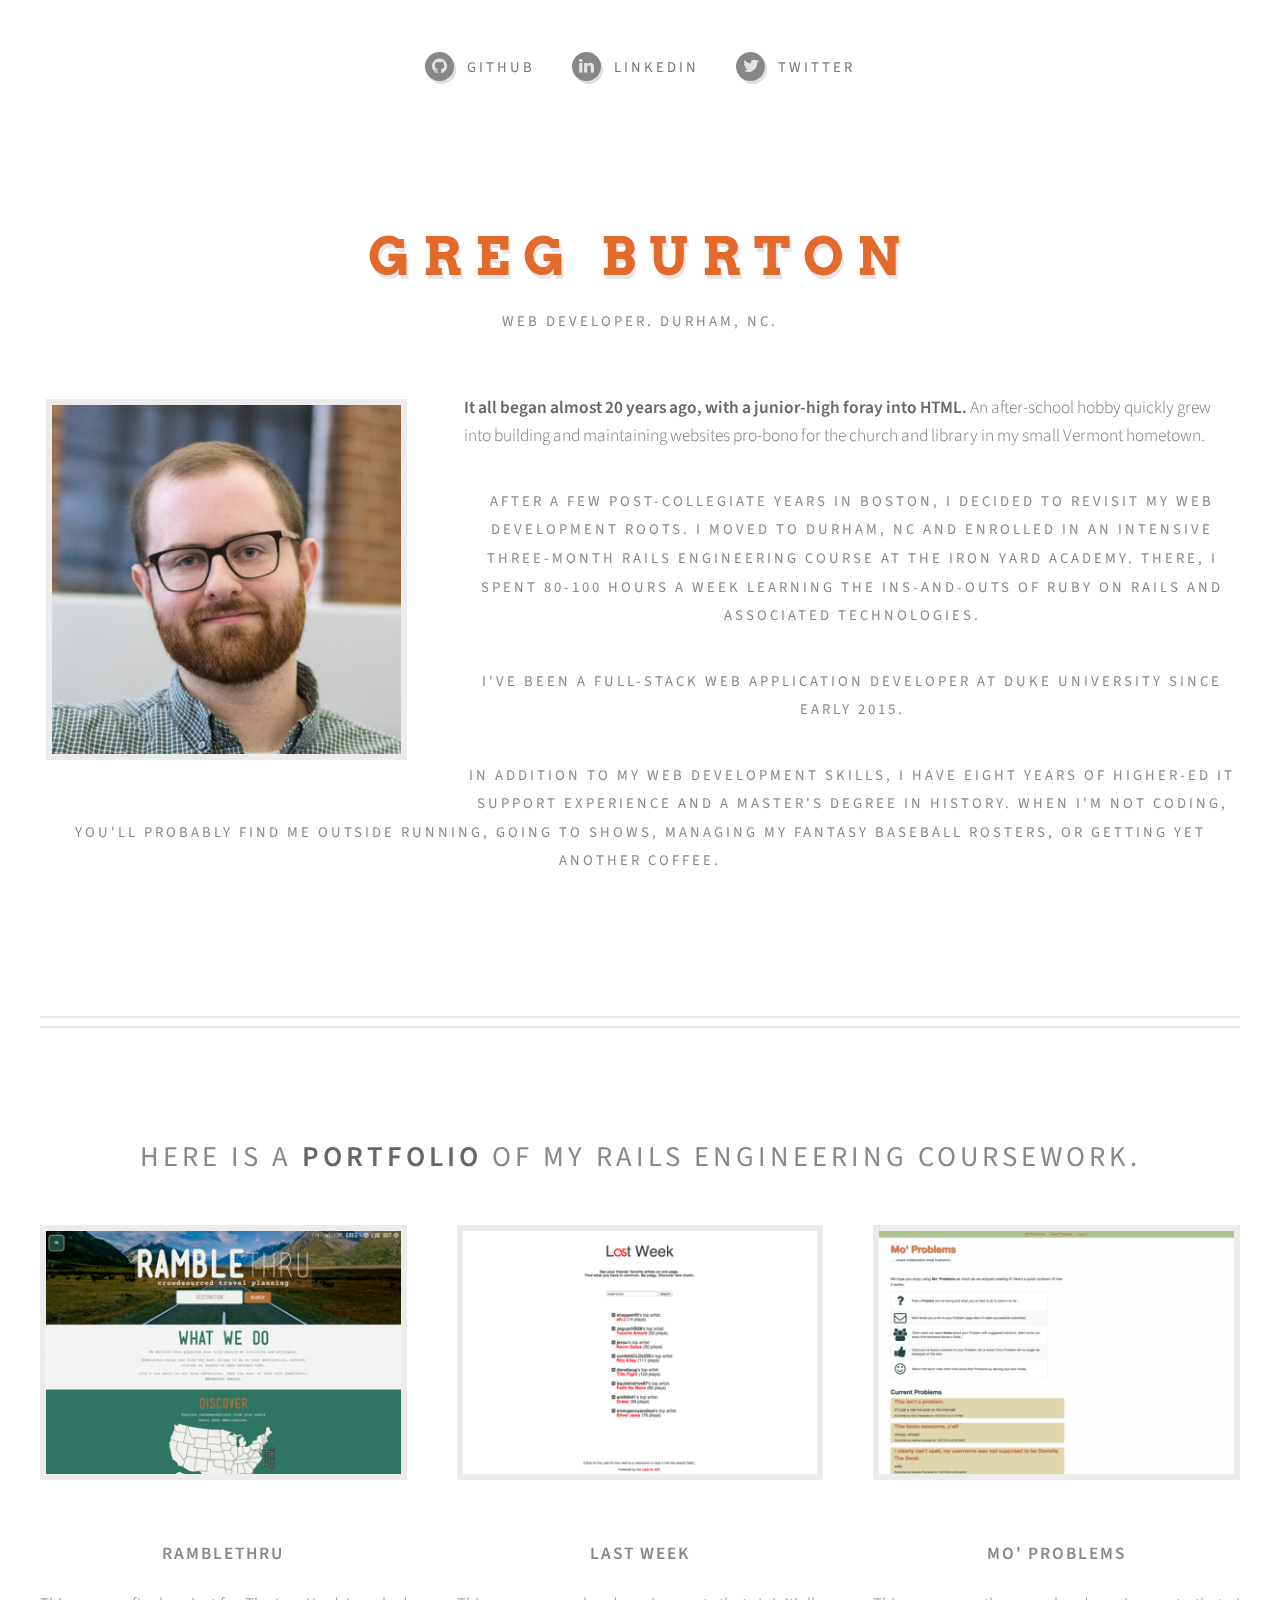
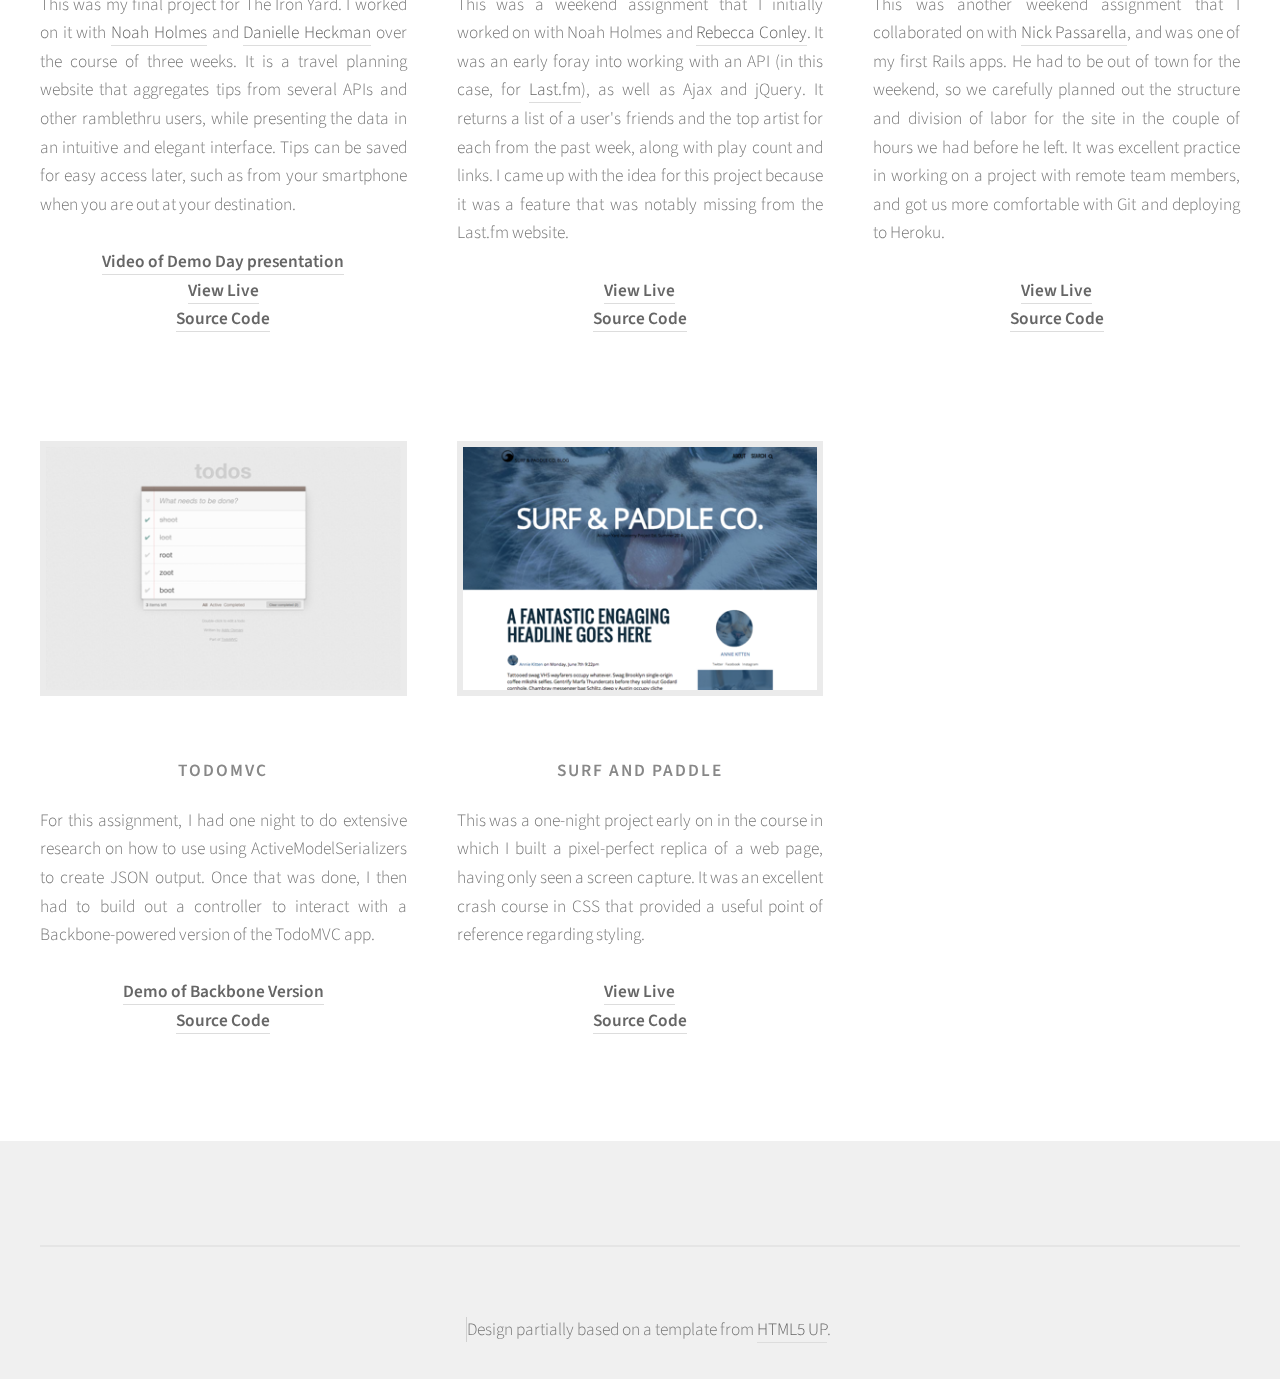
==== index.html @ 7a57ff7e "Update index.html" ====
<!DOCTYPE HTML>
<html>
	<head>
		<title>Greg Burton | Web Developer. Durham, NC.</title>
    <link rel='shortcut icon' type='image/x-icon' href='/favicon.ico' />
		<meta http-equiv="content-type" content="text/html; charset=utf-8" />
		<meta name="description" content="" />
		<meta name="keywords" content="" />
		<!--[if lte IE 8]><script src="css/ie/html5shiv.js"></script><![endif]-->
		<script src="js/jquery.min.js"></script>
		<script src="js/jquery.dropotron.min.js"></script>
		<script src="js/skel.min.js"></script>
		<script src="js/skel-layers.min.js"></script>
		<script src="js/init.js"></script>
		<noscript>
			<link rel="stylesheet" href="css/skel.css" />
			<link rel="stylesheet" href="css/style.css" />
			<link rel="stylesheet" href="css/style-desktop.css" />
		</noscript>
		<!--[if lte IE 8]><link rel="stylesheet" href="css/ie/v8.css" /><![endif]-->
	</head>
	<body class="homepage">
    <!-- Header -->
    <div id="header-wrapper">
      <div id="header" class="container">
        <!-- Logo -->
        <h1 id="logo"><a href="index.html">Greg Burton</a></h1>
        <p>Web developer. Durham, NC.</p>
        <br>
        <br>
        <div class="bio-wrapper">
          <div class="face">
            <a href="#" class="image head">
              <img src="images/head-crop.jpg" alt="Greg Burton"/>
            </a>
          </div>
          <div class="bio">
            <strong>It all began almost 20 years ago, with a junior-high foray into HTML.</strong> An after-school hobby quickly grew into building and maintaining websites pro-bono for the church and library in my small Vermont hometown.
		  			<p>After a few post-collegiate years in Boston, I decided to revisit my web development roots. I moved to Durham, NC and enrolled in an intensive three-month Rails Engineering course at The Iron Yard Academy. There, I spent 80-100 hours a week learning the ins-and-outs of Ruby on Rails and associated technologies.</p>	
		  			<p>I've been a full-stack web application developer at Duke University since early 2015.</p>
            <p>In addition to my web development skills, I have eight years of higher-ed IT support experience and a master's degree in history. When I'm not coding, you'll probably find me outside running, going to shows, managing my fantasy baseball rosters, or getting yet another coffee.</p>
            <br>
          </div>
        </div>
        <!-- Nav -->
        <nav id="nav">
          <ul>
            <li><a class="icon fa-github" href="http://www.github.com/gregburton" target="_blank"><span>GitHub</span></a></li>
            <li><a class="icon fa-linkedin" href="https://www.linkedin.com/in/greg-burton-web-dev/" target="_blank"><span>LinkedIn</span></a></li>
            <!-- <li><a class="icon fa-file-text" href="PDF" target="_blank"><span>Resume</span></a></li> -->
            <li><a class="icon fa-twitter" href="http://www.twitter.com/gregurton" target="_blank"><span>Twitter</span></a></li>
            <!-- <li><a class="icon fa-envelope" href="mailto:EMAIL" target="_blank"><span>Email</span></a></li> -->
          </ul>
        </nav>
      </div>
    </div>
    <!-- Features -->
    <div id="features-wrapper">
      <section id="features" class="container">
        <header>
          <h2>Here is a <strong>portfolio</strong> of my Rails Engineering coursework.</h2>
        </header>
        <div class="row">
          <div class="4u">
            <!-- Feature -->
            <section>
              <a href="https://ramblethru.herokuapp.com/" target="_blank" class="image featured">
                <img src="images/ramblethru_small.png" alt="Ramblethru" />
              </a>
              <header>
                <h3>ramblethru</h3>
              </header>
              <div class="justify-words">
                  This was my final project for The Iron Yard. I worked on it with <a href="https://www.linkedin.com/pub/noah-holmes/a7/725/58a" target="_blank">Noah Holmes</a> and <a href="https://www.linkedin.com/pub/danielle-heckman/15/225/487" target="_blank">Danielle Heckman</a> over the course of three weeks. It is a travel planning website that aggregates tips from several APIs and other ramblethru users, while presenting the data in an intuitive and elegant interface. Tips can be saved for easy access later, such as from your smartphone when you are out at your destination.
              </div>
              <br>
              <p>
                <b><a href="http://vimeo.com/114915914" target="_blank">Video of Demo Day presentation</a></b><br>
                <b><a href="http://ramblethru.com" target="_blank">View Live</a></b><br>
                <b><a href="https://github.com/Ramblethru/Ramblethru" target="_blank">Source Code</a></b>
              </p>
            </section>
          </div>
          <div class="4u">
            <!-- Feature -->
            <section>
              <a href="http://gregburton.github.io/last-week-classic/" class="image featured" target="_blank"><img src="images/last_week_small.png" alt="" /></a>
              <header>
                <h3>Last Week</h3>
              </header>
              <div class="justify-words">
                  This was a weekend assignment that I initially worked on with Noah Holmes and <a href="https://www.linkedin.com/pub/rebecca-conley/74/599/521" target="_blank">Rebecca Conley</a>. It was an early foray into working with an API (in this case, for <a href="http://last.fm/api" target="_blank">Last.fm</a>), as well as Ajax and jQuery. It returns a list of a user's friends and the top artist for each from the past week, along with play count and links. I came up with the idea for this project because it was a feature that was notably missing from the Last.fm website.
              </div>
              <br>
              <p>
                <b><a href="http://gregburton.github.io/last-week-classic/" target="_blank">View Live</a></b>
                <br>
                <b><a href="https://github.com/gregburton/last-week" target="_blank">Source Code</a></b>
              </p>
            </section>
          </div>
          <div class="4u">
            <!-- Feature -->
            <section>
              <a href="https://boiling-thicket-7893.herokuapp.com" target="_blank" class="image featured"><img src="images/mo_problems_small.png" alt="" /></a>
              <header>
                  <h3>Mo' Problems</h3>
              </header>
              <div class="justify-words">
                  This was another weekend assignment that I collaborated on with <a href="http://nickpassarella.github.io/" target="_blank">Nick Passarella</a>, and was one of my first Rails apps. He had to be out of town for the weekend, so we carefully planned out the structure and division of labor for the site in the couple of hours we had before he left. It was excellent practice in working on a project with remote team members, and got us more comfortable with Git and deploying to Heroku.
              </div>
              <br>
              <p>
                <b><a href="https://boiling-thicket-7893.herokuapp.com" target="_blank">View Live</a></b>
                <br>
                <b><a href="https://github.com/nickpassarella/problem_tickets" target="_blank">Source Code</a></b>
              </p>
            </section>
          </div>
        </div>
        <div class="row">
          <br>
          <br>
          <div class="4u">
            <!-- Feature -->
            <section>
              <a href="https://gregburton.github.io/todomvc-jsonapi/" class="image featured" target="_blank"><img src="images/todos_small.png" alt="" /></a>
              <header>
                <h3>TodoMVC</h3>
              </header>
              <div class="justify-words">
                  For this assignment, I had one night to do extensive research on how to use using ActiveModelSerializers to create JSON output. Once that was done, I then had to build out a controller to interact with a Backbone-powered version of the TodoMVC app.
              </div>
              <br>
              <p>
                <b><a href="http://todomvc.com/examples/backbone/" target="_blank">Demo of Backbone Version</a></b><br>
                <b><a href="https://github.com/gregburton/todomvc-jsonapi" target="_blank">Source Code</a></b>
              </p>
            </section>
          </div>
          <div class="4u">
            <!-- Feature -->
            <section>
              <a href="https://gregburton.github.io/surfpaddle/" class="image featured" target="_blank"><img src="images/surfpaddle_small.png" alt="" /></a>
              <header>
                <h3>Surf and Paddle</h3>
              </header>
              <div class="justify-words">
                  This was a one-night project early on in the course in which I built a pixel-perfect replica of a web page, having only seen a screen capture. It was an excellent crash course in CSS that provided a useful point of reference regarding styling.
              </div>
              <br>
              <p>
                <b><a href="https://gregburton.github.io/surfpaddle/" target="_blank">View Live</a></b><br>
                <b><a href="https://github.com/gregburton/surfpaddle" target="_blank">Source Code</a></b>
              </p>
            </section>
          </div>
        </div>
      </section>
    </div>
    <!-- Footer -->
    <div id="copyright" class="container">
      <ul class="links">
        <li>Design partially based on a template from <a href="http://html5up.net">HTML5 UP</a>.</li>
      </ul>
    </div>
  </body>
</html>
<!--
Strongly Typed by HTML5 UP
html5up.net | @n33co
Free for personal and commercial use under the CCA 3.0 license (html5up.net/license)
-->
---- css/skel.css ----
/* Resets (http://meyerweb.com/eric/tools/css/reset/ | v2.0 | 20110126 | License: none (public domain)) */

	html,body,div,span,applet,object,iframe,h1,h2,h3,h4,h5,h6,p,blockquote,pre,a,abbr,acronym,address,big,cite,code,del,dfn,em,img,ins,kbd,q,s,samp,small,strike,strong,sub,sup,tt,var,b,u,i,center,dl,dt,dd,ol,ul,li,fieldset,form,label,legend,table,caption,tbody,tfoot,thead,tr,th,td,article,aside,canvas,details,embed,figure,figcaption,footer,header,hgroup,menu,nav,output,ruby,section,summary,time,mark,audio,video{margin:0;padding:0;border:0;font-size:100%;font:inherit;vertical-align:baseline;}article,aside,details,figcaption,figure,footer,header,hgroup,menu,nav,section{display:block;}body{line-height:1;}ol,ul{list-style:none;}blockquote,q{quotes:none;}blockquote:before,blockquote:after,q:before,q:after{content:'';content:none;}table{border-collapse:collapse;border-spacing:0;}body{-webkit-text-size-adjust:none}

/* Box Model */

	*, *:before, *:after {
		-moz-box-sizing: border-box;
		-webkit-box-sizing: border-box;
		box-sizing: border-box;
	}

/* Container */

	.container {
		margin-left: auto;
		margin-right: auto;
		
		/* width: (containers) */
		width: 1200px;
	}

	/* Modifiers */

		/* 125% */
			.container.\31 25\25 {
				width: 100%;
				
				/* max-width: (containers * 1.25) */
				max-width: 1500px;

				/* min-width: (containers) */
				min-width: 1200px;
			}

		/* 75% */
			.container.\37 5\25 {
				
				/* width: (containers * 0.75) */
				width: 900px;

			}

		/* 50% */
			.container.\35 0\25 {
				
				/* width: (containers * 0.50) */
				width: 600px;

			}

		/* 25% */
			.container.\32 5\25 {
				
				/* width: (containers * 0.25) */
				width: 300px;

			}

/* Grid */

	.row {
		border-bottom: solid 1px transparent;
	}

	.row > * {
		float: left;
	}
	
	.row:after, .row:before {
		content: '';
		display: block;
		clear: both;
		height: 0;
	}
	
	.row.uniform > * > :first-child {
		margin-top: 0;
	}
	
	.row.uniform > * > :last-child {
		margin-bottom: 0;
	}

	/* Gutters */

		/* Normal */
		
			.row > * {
				/* padding: (gutters.horizontal) 0 0 (gutters.vertical) */
				padding: 40px 0 0 40px;
			}

			.row {
				/* margin: -(gutters.horizontal) 0 -1px -(gutters.vertical) */
				margin: -40px 0 -1px -40px;
			}
			
			.row.uniform > * {
				/* padding: (gutters.vertical) 0 0 (gutters.vertical) */
				padding: 40px 0 0 40px;
			}

			.row.uniform {
				/* margin: -(gutters.vertical) 0 -1px -(gutters.vertical) */
				margin: -40px 0 -1px -40px;
			}
			
		/* 200% */
		
			.row.\32 00\25 > * {
				/* padding: (gutters.horizontal) 0 0 (gutters.vertical) */
				padding: 80px 0 0 80px;
			}

			.row.\32 00\25 {
				/* margin: -(gutters.horizontal) 0 -1px -(gutters.vertical) */
				margin: -80px 0 -1px -80px;
			}

			.row.uniform.\32 00\25 > * {
				/* padding: (gutters.vertical) 0 0 (gutters.vertical) */
				padding: 80px 0 0 80px;
			}

			.row.uniform.\32 00\25 {
				/* margin: -(gutters.vertical) 0 -1px -(gutters.vertical) */
				margin: -80px 0 -1px -80px;
			}

		/* 150% */
		
			.row.\31 50\25 > * {
				/* padding: (gutters.horizontal) 0 0 (gutters.vertical) */
				padding: 60px 0 0 60px;
			}

			.row.\31 50\25 {
				/* margin: -(gutters.horizontal) 0 -1px -(gutters.vertical) */
				margin: -60px 0 -1px -60px;
			}

			.row.uniform.\31 50\25 > * {
				/* padding: (gutters.vertical) 0 0 (gutters.vertical) */
				padding: 60px 0 0 60px;
			}

			.row.uniform.\31 50\25 {
				/* margin: -(gutters.vertical) 0 -1px -(gutters.vertical) */
				margin: -60px 0 -1px -60px;
			}

		/* 50% */
		
			.row.\35 0\25 > * {
				/* padding: (gutters.horizontal) 0 0 (gutters.vertical) */
				padding: 20px 0 0 20px;
			}

			.row.\35 0\25 {
				/* margin: -(gutters.horizontal) 0 -1px -(gutters.vertical) */
				margin: -20px 0 -1px -20px;
			}

			.row.uniform.\35 0\25 > * {
				/* padding: (gutters.vertical) 0 0 (gutters.vertical) */
				padding: 20px 0 0 20px;
			}

			.row.uniform.\35 0\25 {
				/* margin: -(gutters.vertical) 0 -1px -(gutters.vertical) */
				margin: -20px 0 -1px -20px;
			}

		/* 25% */
		
			.row.\32 5\25 > * {
				/* padding: (gutters.horizontal) 0 0 (gutters.vertical) */
				padding: 10px 0 0 10px;
			}

			.row.\32 5\25 {
				/* margin: -(gutters.horizontal) 0 -1px -(gutters.vertical) */
				margin: -10px 0 -1px -10px;
			}

			.row.uniform.\32 5\25 > * {
				/* padding: (gutters.vertical) 0 0 (gutters.vertical) */
				padding: 10px 0 0 10px;
			}

			.row.uniform.\32 5\25 {
				/* margin: -(gutters.vertical) 0 -1px -(gutters.vertical) */
				margin: -10px 0 -1px -10px;
			}

		/* 0% */
		
			.row.\30 \25 > * {
				padding: 0;
			}

			.row.\30 \25 {
				margin: 0 0 -1px 0;
			}

	/* Cells */

		.\31 2u, .\31 2u\24, .\31 2u\28 1\29, .\31 2u\24\28 1\29 { width: 100%; clear: none; }
		.\31 1u, .\31 1u\24, .\31 1u\28 1\29, .\31 1u\24\28 1\29 { width: 91.6666666667%; clear: none; }
		.\31 0u, .\31 0u\24, .\31 0u\28 1\29, .\31 0u\24\28 1\29 { width: 83.3333333333%; clear: none; }
		.\39 u, .\39 u\24, .\39 u\28 1\29, .\39 u\24\28 1\29 { width: 75%; clear: none; }
		.\38 u, .\38 u\24, .\38 u\28 1\29, .\38 u\24\28 1\29 { width: 66.6666666667%; clear: none; }
		.\37 u, .\37 u\24, .\37 u\28 1\29, .\37 u\24\28 1\29 { width: 58.3333333333%; clear: none; }
		.\36 u, .\36 u\24, .\36 u\28 1\29, .\36 u\24\28 1\29 { width: 50%; clear: none; }
		.\35 u, .\35 u\24, .\35 u\28 1\29, .\35 u\24\28 1\29 { width: 41.6666666667%; clear: none; }
		.\34 u, .\34 u\24, .\34 u\28 1\29, .\34 u\24\28 1\29 { width: 33.3333333333%; clear: none; }
		.\33 u, .\33 u\24, .\33 u\28 1\29, .\33 u\24\28 1\29 { width: 25%; clear: none; }
		.\32 u, .\32 u\24, .\32 u\28 1\29, .\32 u\24\28 1\29 { width: 16.6666666667%; clear: none; }
		.\31 u, .\31 u\24, .\31 u\28 1\29, .\31 u\24\28 1\29 { width: 8.3333333333%; clear: none; }

		.\31 2u\24 + *, .\31 2u\24\28 1\29 + *,
		.\31 1u\24 + *, .\31 1u\24\28 1\29 + *,
		.\31 0u\24 + *, .\31 0u\24\28 1\29 + *,
		.\39 u\24 + *, .\39 u\24\28 1\29 + *,
		.\38 u\24 + *, .\38 u\24\28 1\29 + *,
		.\37 u\24 + *, .\37 u\24\28 1\29 + *,
		.\36 u\24 + *, .\36 u\24\28 1\29 + *,
		.\35 u\24 + *, .\35 u\24\28 1\29 + *,
		.\34 u\24 + *, .\34 u\24\28 1\29 + *,
		.\33 u\24 + *, .\33 u\24\28 1\29 + *,
		.\32 u\24 + *, .\32 u\24\28 1\29 + *,
		.\31 u\24  + *,  .\31 u\24\28 1\29 + * {
			clear: left;
		}
			
		.\-11u { margin-left: 91.6666666667% }
		.\-10u { margin-left: 83.3333333333% }
		.\-9u { margin-left: 75% }
		.\-8u { margin-left: 66.6666666667% }
		.\-7u { margin-left: 58.3333333333% }
		.\-6u { margin-left: 50% }
		.\-5u { margin-left: 41.6666666667% }
		.\-4u { margin-left: 33.3333333333% }
		.\-3u { margin-left: 25% }
		.\-2u { margin-left: 16.6666666667% }
		.\-1u { margin-left: 8.3333333333% }
---- css/style.css ----
@charset 'UTF-8';
@import url("font-awesome.min.css");
@import url("http://fonts.googleapis.com/css?family=Source+Sans+Pro:300,400,600|Arvo:700");

/*
	Strongly Typed by HTML5 UP
	html5up.net | @n33co
	Free for personal and commercial use under the CCA 3.0 license (html5up.net/license)
*/

/*********************************************************************************/
/* Basic                                                                         */
/*********************************************************************************/

	body
	{
		background: #f0f0f0;
	}

		body.is-loading *
		{
			-moz-transition: none !important;
			-webkit-transition: none !important;
			-o-transition: none !important;
			-ms-transition: none !important;
			transition: none !important;
			-moz-animation: none !important;
			-webkit-animation: none !important;
			-o-animation: none !important;
			-ms-animation: none !important;
			animation: none !important;
		}

	body,input,textarea,select
	{
		font-family: 'Source Sans Pro';
		font-weight: 300;
		color: #777;
	}
	
	h1,h2,h3,h4,h5,h6
	{
		font-weight: 600;
		text-transform: uppercase;
		color: #888;
	}
	
		h1 a, h2 a, h3 a, h4 a, h5 a, h6 a
		{
			color: inherit;
			text-decoration: none;
			border: 0;
		}

	a
	{
		color: #666;
		text-decoration: none;
		border-bottom: solid 1px #ddd;
		-moz-transition: color 0.25s ease-in-out, border-bottom-color 0.25s ease-in-out;
		-webkit-transition: color 0.25s ease-in-out, border-bottom-color 0.25s ease-in-out;
		-o-transition: color 0.25s ease-in-out, border-bottom-color 0.25s ease-in-out;
		-ms-transition: color 0.25s ease-in-out, border-bottom-color 0.25s ease-in-out;
		transition: color 0.25s ease-in-out, border-bottom-color 0.25s ease-in-out;
	}

		a strong
		{
			-moz-transition: color 0.25s ease-in-out, border-bottom-color 0.25s ease-in-out;
			-webkit-transition: color 0.25s ease-in-out, border-bottom-color 0.25s ease-in-out;
			-o-transition: color 0.25s ease-in-out, border-bottom-color 0.25s ease-in-out;
			-ms-transition: color 0.25s ease-in-out, border-bottom-color 0.25s ease-in-out;
			transition: color 0.25s ease-in-out, border-bottom-color 0.25s ease-in-out;
		}
	
		a:hover
		{
			color: #e46a2b;
			border-bottom-color: rgba(255,255,255,0);
		}
		
		a:hover strong
		{
			color: #e46a2b;
		}

	strong, b
	{
		font-weight: 600;
		color: #666;
	}
	
	em, i
	{
		font-style: italic;
	}
	
	sub
	{
		position: relative;
		top: 0.5em;
		font-size: 0.8em;
	}
	
	sup
	{
		position: relative;
		top: -0.5em;
		font-size: 0.8em;
	}
	
	hr
	{
		border: 0;
		border-top: solid 1px #ddd;
	}
	
	blockquote
	{
		border-left: solid 0.5em #ddd;
		padding: 1em 0 1em 2em;
		font-style: italic;
	}
	
	p
	{
		text-align: justify;
	}
	
	p, ul, ol, dl, table, blockquote
	{
		margin-bottom: 2em;
	}

	br.clear
	{
		clear: both;
	}

	/* Sections/Article */
	
		section,
		article
		{
			margin-bottom: 3em;
		}
		
			section > :last-child,
			article > :last-child
			{
				margin-bottom: 0;
			}

			section:last-child,
			article:last-child
			{
				margin-bottom: 0;
			}

	/* Image */

		.image
		{
			display: inline-block;
			border: solid 6px #ebebeb !important;
			-moz-transition: opacity 0.25s ease-in-out;
			-webkit-transition: opacity 0.25s ease-in-out;
			-o-transition: opacity 0.25s ease-in-out;
			-ms-transition: opacity 0.25s ease-in-out;
			transition: opacity 0.25s ease-in-out;
		}
		
			a.image:hover
			{
				opacity: 0.7;
			}
		
			.image img
			{
				display: block;
				width: 100%;
			}

			.image.fit
			{
				display: block;
				width: 100%;
			}
			
			.image.featured
			{
				display: block;
				width: 100%;
				margin: 0 0 3.5em 0;
			}
			
			.image.left
			{
				float: left;
				margin: 0 1.5em 1.5em 0;
				position: relative;
				top: 0.5em;
			}
			
			.image.centered
			{
				display: block;
				margin: 0 0 2em 0;
			}

				.image.centered img
				{
					margin: 0 auto;
					width: auto;
				}

	/* List */

		ul
		{
		}

			ul.default
			{
				list-style: disc;
				margin-left: 1em;
			}
			
				ul.default li
				{
					padding-left: 0.5em;
					margin: 0.75em 0 0.75em 0;
				}

				ul.default li:first-child
				{
					margin-top: 0;
				}

			ul.links
			{
				list-style: decimal;
				margin-left: 1em;
			}

				ul.links li
				{
					display: inline;
					border-left: solid 1px #d0d0d0;
					padding-left: 1em;
					margin-left: 1em;
				}
				
				ul.links li:first-child
				{
					margin-left: 0;
					padding-left: 0;
				}

			ul.actions
			{
				margin-top: 2.5em;
				clear: both;
			}

			ul.divided
			{
			}

				ul.divided li
				{
					border-top: solid 2px #e5e5e5;
				}

				ul.divided li:first-child
				{
					border-top: 0;
					margin-top: 0;
					padding-top: 0;
				}

			ul.icons
			{
			}	

				ul.icons > li
				{
					position: relative;
					padding: 2em 0 0 3em;
				}
				
				ul.icons > li:before
				{
					position: absolute;
					left: 0;
					top: 2em;
					display: block;
					background: #878787;
					color: #e4e4e4;
					width: 1.65em;
					height: 1.65em;
					border-radius: 1.65em;
					line-height: 1.65em;
					text-align: center;
					box-shadow: 0.125em 0.175em 0 0 rgba(0,0,0,0.125);
				}

				ul.icons > li:first-child
				{
					padding-top: 0;
				}
				
					ul.icons > li:first-child:before
					{
						top: 0;
					}

		ol
		{
		}

			ol.default 
			{
				list-style: decimal;
				margin-left: 1em;
			}
			
				ol.default  li
				{
					padding-left: 0.5em;
					margin: 0.75em 0 0.75em 0;
				}

				ol.default  li:first-child
				{
					margin-top: 0;
				}

	/* Form */

		form
		{
		}
		
			form label
			{
				font-weight: 600;
				text-transform: uppercase;
				color: #888;
				display: block;
				margin: 0 0 1em 0;
			}
		
			form input[type="text"],
			form input[type="email"],
			form input[type="password"],
			form select,
			form textarea
			{
				-webkit-appearance: none;
				display: block;
				border: 0;
				background: #e8e8e8;
				width: 100%;
				box-shadow: inset 2px 2px 0px 0px rgba(0,0,0,0.1);
				border-radius: 4px;
				line-height: 1.25em;
				padding: 0.75em 1em 0.75em 1em;
				-moz-transition: background-color 0.25s ease-in-out;
				-webkit-transition: background-color 0.25s ease-in-out;
				-o-transition: background-color 0.25s ease-in-out;
				-ms-transition: background-color 0.25s ease-in-out;
				transition: background-color 0.25s ease-in-out;
			}

				form input[type="text"]:focus,
				form input[type="email"]:focus,
				form input[type="password"]:focus,
				form select:focus,
				form textarea:focus
				{
					background: #f0f0f0;
				}
				
				form textarea
				{
					min-height: 11em;
				}

				form .formerize-placeholder
				{
					color: #555 !important;
				}

				form ::-webkit-input-placeholder
				{
					color: #555 !important;
					line-height: 1.35em;
				}

				form :-moz-placeholder
				{
					color: #555 !important;
				}

				form ::-moz-placeholder
				{
					color: #555 !important;
				}

				form :-ms-input-placeholder
				{
					color: #555 !important;
				}

				form ::-moz-focus-inner
				{
					border: 0;
				}
			
	/* Table */
	
		table
		{
			width: 100%;
		}
		
			table.default 
			{
				width: 100%;
			}
			
				table.default  tbody tr
				{
					border-top: solid 1px #E5E5E5;
				}

				table.default  tbody tr:first-child
				{
					border-top: 0;
				}
			
				table.default  td
				{
					padding: 0.75em 1em 0.75em 1em;
				}
				
				table.default  th
				{
					text-align: left;
					font-weight: bold;
					padding: 0.75em 1em 0.75em 1em;
				}
			
				table.default  thead
				{
					background: #878787;
					color: #fff;
					font-weight: 400;
					text-transform: uppercase;
					border: 0;
					box-shadow: 0.125em 0.175em 0 0 rgba(0,0,0,0.125);
				}
				
				table.default  tfoot
				{
					background: #F0F0F0;
					border-top: solid 2px #E5E5E5;
				}
				
				table.default  tbody
				{
				}

	/* Button */
		
		input[type="button"],
		input[type="submit"],
		input[type="reset"],
		.button
		{
			-webkit-appearance: none;
			position: relative;
			display: inline-block;
			background: #e46a2b;
			color: #fff !important;
			text-transform: uppercase;
			border-radius: 4px;
			border: 0;
			outline: 0;
			font-size: 1em;
			box-shadow: 0.125em 0.175em 0 0 rgba(0,0,0,0.125);
			font-weight: 600;
			-moz-transition: all 0.25s ease-in-out;
			-webkit-transition: all 0.25s ease-in-out;
			-o-transition: all 0.25s ease-in-out;
			-ms-transition: all 0.25s ease-in-out;
			transition: all 0.25s ease-in-out;
			text-align: center;
		}

			.button.icon:before
			{
				position: relative;
				padding-right: 0.75em;
				opacity: 0.5;
				top: 0.05em;
			}

			input[type="button"]:hover,
			input[type="submit"]:hover,
			input[type="reset"]:hover,
			.button:hover
			{
				background: #e68d45;
			}
			
			input[type="button"]:active,
			input[type="submit"]:active,
			input[type="reset"]:active,
			.button:active
			{
				background: #e46a2b;
			}
		
			input[type="button"].alt,
			input[type="submit"].alt,
			input[type="reset"].alt,
			.button.alt
			{
				background: #878787;
			}

				input[type="button"].alt:hover,
				input[type="submit"].alt:hover,
				input[type="reset"].alt:hover,
				.button.alt:hover
				{
					background: #979797;
				}
				
				input[type="button"].alt:active,
				input[type="submit"].alt:active,
				input[type="reset"].alt:active,
				.button.alt:active
				{
					background: #878787;
				}

	/* Box */

		.box
		{
		}
		
			.box.excerpt
			{
			}
			
				.box.excerpt .date
				{
					background: #878787;
					color: #fff;
					font-weight: 400;
					text-transform: uppercase;
					border-radius: 4px;
					border: 0;
					box-shadow: 0.125em 0.175em 0 0 rgba(0,0,0,0.125);
				}

/*********************************************************************************/
/* Icons                                                                         */
/*********************************************************************************/

	.icon {
		position: relative;
		text-decoration: none;
	}

		.icon:before {
			-moz-osx-font-smoothing: grayscale;
			-webkit-font-smoothing: antialiased;
			font-family: FontAwesome;
			font-style: normal;
			font-weight: normal;
			text-transform: none !important;
		}

		.icon > .label {
			display: none;
		}

/*********************************************************************************/
/* Wrappers                                                                      */
/*********************************************************************************/

	#header-wrapper
	{
		position: relative;
		background: #fff;
		text-align: center;
	}

		#header-wrapper p
		{
			text-align: center;
		}
	
	#banner-wrapper
	{
		position: relative;
		overflow: hidden;
		background: #fff;
		color: #fff;
		text-align: center;
		border-top: solid 2px #e5e5e5;
		border-bottom: solid 2px #e5e5e5;
		box-shadow: inset 0px -8px 0px 0px #fff, inset 0px -10px 0px 0px #e5e5e5, inset 0px 8px 0px 0px #fff, inset 0px 10px 0px 0px #e5e5e5;
	}

		#banner-wrapper .inner
		{
			background: url('../images/sunset_summer.png');
			background-size: cover;
		}

		#banner-wrapper p
		{
			text-align: center;
		}
	
	#features-wrapper
	{
		position: relative;
		overflow: hidden;
		background: #fff;
		text-align: center;
	}
	
		#features-wrapper p
		{
			text-align: center;
		}
	
		#features-wrapper .actions
		{
			margin-top: 1.25em;
		}

	#main-wrapper
	{
		position: relative;
		overflow: hidden;
		background: #fff;
	}
	
	#footer-wrapper
	{
		position: relative;
		overflow: hidden;
		border-top: solid 2px #e5e5e5;
		background: #f0f0f0;
	}
	
		#footer-wrapper form input[type="text"],
		#footer-wrapper form input[type="email"],
		#footer-wrapper form input[type="password"],
		#footer-wrapper form select,
		#footer-wrapper form textarea
		{
			background: #f7f7f7;
		}
		
			#footer-wrapper form input[type="text"]:focus,
			#footer-wrapper form input[type="email"]:focus,
			#footer-wrapper form input[type="password"]:focus,
			#footer-wrapper form select:focus,
			#footer-wrapper form textarea:focus
			{
				background: #fff;
			}
		
		#footer-wrapper h2
		{
			text-align: center;
		}

/*********************************************************************************/
/* Header                                                                        */
/*********************************************************************************/
	
	#header
	{
		position: relative;
		border-bottom: solid 2px #e5e5e5;
		box-shadow: inset 0px -8px 0px 0px #fff, inset 0px -10px 0px 0px #e5e5e5;
	}

		#header h1
		{
			font-family: 'Arvo';
			font-weight: 700;
			color: #e46a2b;
			text-shadow: 0.05em 0.075em 0 rgba(0,0,0,0.1);
		}

			#header h1 a
			{
				border: 0;
			}
		
		#header p
		{
			text-transform: uppercase;
			font-weight: 400;
			color: #888;
		}

/*********************************************************************************/
/* Nav                                                                           */
/*********************************************************************************/

	#nav
	{
		cursor: default;
	}

		#nav > ul > li
		{
		}
		
			#nav > ul > li > a
			{
				border: 0;
				text-decoration: none;
				text-transform: uppercase;
				font-weight: 400;
				color: #777;
				outline: 0;
			}

				#nav > ul > li > a:before
				{
					display: inline-block;
					background: #878787;
					color: #e4e4e4;
					width: 1.65em;
					height: 1.65em;
					border-radius: 1.65em;
					line-height: 1.65em;
					text-align: center;
					box-shadow: 0.125em 0.175em 0 0 rgba(0,0,0,0.125);
					margin-right: 0.75em;
					-moz-transition: color 0.25s ease-in-out, background 0.25s ease-in-out;
					-webkit-transition: color 0.25s ease-in-out, background 0.25s ease-in-out;
					-o-transition: color 0.25s ease-in-out, background 0.25s ease-in-out;
					-ms-transition: color 0.25s ease-in-out, background 0.25s ease-in-out;
					transition: color 0.25s ease-in-out, background 0.25s ease-in-out;
				}
		
				#nav > ul > li > a > span
				{
					-moz-transition: color 0.25s ease-in-out;
					-webkit-transition: color 0.25s ease-in-out;
					-o-transition: color 0.25s ease-in-out;
					-ms-transition: color 0.25s ease-in-out;
					transition: color 0.25s ease-in-out;
				}

			#nav > ul > li.active,
			#nav > ul > li:hover
			{
			}

				#nav > ul > li.active > a,
				#nav > ul > li:hover > a
				{
				}

					#nav > ul > li.active > a:before,
					#nav > ul > li:hover > a:before
					{
						background: #e46a2b;
						color: #fff;
					}
			
					#nav > ul > li.active > a > span,
					#nav > ul > li:hover > a > span
					{
						color: #e46a2b;
					}

/*********************************************************************************/
/* Features                                                                      */
/*********************************************************************************/
	
	#features
	{
	}
	
/*********************************************************************************/
/* Banner                                                                        */
/*********************************************************************************/
	
	#banner
	{
		position: relative;
		text-transform: uppercase;
	}
	
		#banner p
		{
			font-weight: 400;
		}

		#banner strong
		{
			color: inherit;
		}
	
/*********************************************************************************/
/* Content                                                                       */
/*********************************************************************************/
	
	#content
	{
	}

		#content > section,
		#content > article
		{
			border-top: solid 2px #e5e5e5;
			box-shadow: inset 0px 8px 0px 0px #fff, inset 0px 10px 0px 0px #e5e5e5;
		}

			#content > section:first-child,
			#content > article:first-child
			{
				border-top: 0;
				box-shadow: none;
			}
	
/*********************************************************************************/
/* Sidebar                                                                       */
/*********************************************************************************/
	
	#sidebar
	{
	}

		#sidebar > section,
		#sidebar > article
		{
			border-top: solid 2px #e5e5e5;
			box-shadow: inset 0px 8px 0px 0px #fff, inset 0px 10px 0px 0px #e5e5e5;
		}

			#sidebar > section:first-child,
			#sidebar > article:first-child
			{
				border-top: 0;
				box-shadow: none;
			}
	
/*********************************************************************************/
/* Copyright                                                                     */
/*********************************************************************************/

	#copyright
	{
		border-top: solid 2px #e5e5e5;
		text-align: center;
	}


.image.head
{
    margin: 0 1.5em 1.5em 0;
}

.bio {
    text-align: left;
}

.justify-words {
    text-align: justify;
}

@media (min-width: 450px) {
    .face {
        padding-top: 5px;
        float: left;
        width: 399px;
        height: 399px;
        margin-right: 25px;
    }

    .face img {
        height: 349px;
        width: 349px;
    }
}

@media (max-width: 449px) {
    .face img {
        /*height: 293px;*/
        /*width: 320px;*/
        height: 265px;
        width: 265px;
    }
}
---- css/style-desktop.css ----
/*
	Strongly Typed by HTML5 UP
	html5up.net | @n33co
	Free for personal and commercial use under the CCA 3.0 license (html5up.net/license)
*/

/*********************************************************************************/
/* Basic                                                                         */
/*********************************************************************************/

	body,input,textarea,select
	{
		line-height: 1.65em;
		font-size: 13pt;
	}

	h2
	{
		font-size: 1.65em;
		font-weight: 400;
		letter-spacing: 4px;
		margin: 0 0 1.5em 0;
		line-height: 1.75em;
	}

	h3
	{
		font-size: 1em;
		letter-spacing: 2px;
		margin: 0 0 1.25em 0;
	}

	/* Table */
	
		table
		{
		}
		
			table.default
			{
			}
			
				table.default thead
				{
					font-size: 0.85em;
					letter-spacing: 2px;
				}

	/* Button */
		
		input[type="button"],
		input[type="submit"],
		input[type="reset"],
		.button
		{
			font-size: 0.85em;
			letter-spacing: 2px;
			padding: 0.85em 2.75em 0.85em 2.75em;
		}
		
	/* List */

		ul.actions
		{
		}
		
			ul.actions li
			{
				display: inline-block;
				margin-left: 1em;
			}
			
			ul.actions li:first-child
			{
				margin-left: 0;
			}

		ul.divided
		{
		}

			ul.divided li
			{
				margin: 2.5em 0 0 0;
				padding: 2.5em 0 0 0;
			}

	/* Box */

		.box
		{
		}

			.box.post
			{
			}
			
				.no-sidebar .box.post > header
				{
					text-align: center;
				}

			.box.excerpt
			{
			}
			
				.box.excerpt .date
				{
					display: inline-block;
					font-size: 0.85em;
					letter-spacing: 2px;
					padding: 0.25em 1em 0.25em 1em;
					margin: 0 0 2.5em 0;
				}

/*********************************************************************************/
/* Wrappers                                                                      */
/*********************************************************************************/

	#header-wrapper
	{
	}

	#features-wrapper
	{
		padding: 6em 0 6em 0;
	}
	
	#banner-wrapper
	{
		padding: 3em 0 3em 0;
	}
	
	#main-wrapper
	{
		padding: 6em 0 6em 0;
	}
	
	#footer-wrapper
	{
		padding: 6em 0 8em 0;
	}

/*********************************************************************************/
/* Header                                                                        */
/*********************************************************************************/

	#header
	{
		padding: 14em 0 7em 0;
	}
	
		#header h1
		{
			font-size: 3em;
			letter-spacing: 13px;
		}
		
		#header p
		{
			margin: 2.5em 0 0 0;
			font-size: 0.85em;
			letter-spacing: 3px;
		}

/*********************************************************************************/
/* Nav                                                                           */
/*********************************************************************************/

	#nav
	{
		position: absolute;
		top: 3em;
		left: 0;
		width: 100%;
	}

		#nav > ul > li
		{
			display: inline-block;
			padding-right: 2em;
		}
		
			#nav > ul > li:last-child
			{
				padding-right: 0;
			}

			#nav > ul > li > a
			{
				display: block;
			}

				#nav > ul > li > a > span
				{
					font-size: 0.85em;
					letter-spacing: 3px;
				}

			#nav > ul > li > ul
			{
				display: none;
			}
	
	.dropotron
	{
		text-align: left;
		border: solid 1px #e5e5e5;
		border-radius: 4px;
		background: #fff;
		background: rgba(255,255,255,0.965);
		box-shadow: 0px 2px 2px 0px rgba(0,0,0,0.1);
		padding: 0.75em 0 0.5em 0;
		min-width: 12em;
		margin-top: -moz-calc(-0.5em + 1px);
		margin-top: -webkit-calc(-0.5em + 1px);
		margin-top: -o-calc(-0.5em + 1px);
		margin-top: -ms-calc(-0.5em + 1px);
		margin-top: calc(-0.5em + 1px);
		margin-left: -2px;
	}
	
		.dropotron.level-0
		{
			margin-top: 1.5em;
			margin-left: -1em;
		}

			.dropotron.level-0:after
			{
				content: '';
				display: block;
				position: absolute;
				left: 1.25em;
				top: -moz-calc(-0.75em + 1px);
				top: -webkit-calc(-0.75em + 1px);
				top: -o-calc(-0.75em + 1px);
				top: -ms-calc(-0.75em + 1px);
				top: calc(-0.75em + 1px);
				border-left: solid 0.75em rgba(255,255,255,0);
				border-right: solid 0.75em rgba(255,255,255,0);
				border-bottom: solid 0.75em #fff;
			}

			.dropotron.level-0:before
			{
				content: '';
				display: block;
				position: absolute;
				left: 1.25em;
				top: -0.75em;
				border-left: solid 0.75em rgba(255,255,255,0);
				border-right: solid 0.75em rgba(255,255,255,0);
				border-bottom: solid 0.75em #ccc;
			}

		.dropotron span,
		.dropotron a
		{
			display: block;
			padding: 0.3em 1em 0.3em 1em;
			border: 0;
			border-top: solid 1px #f0f0f0;
			outline: 0;
		}

		.dropotron li:first-child > span,
		.dropotron li:first-child > a
		{
			border-top: 0;
			padding-top: 0;
		}
		
		.dropotron li:hover > span,
		.dropotron li:hover > a
		{
			color: #ed786a;
			-moz-transition: color 0.25s ease-in-out, border-bottom-color 0.25s ease-in-out;
			-webkit-transition: color 0.25s ease-in-out, border-bottom-color 0.25s ease-in-out;
			-o-transition: color 0.25s ease-in-out, border-bottom-color 0.25s ease-in-out;
			-ms-transition: color 0.25s ease-in-out, border-bottom-color 0.25s ease-in-out;
			transition: color 0.25s ease-in-out, border-bottom-color 0.25s ease-in-out;
		}
	
/*********************************************************************************/
/* Banner                                                                        */
/*********************************************************************************/
	
	#banner
	{
		padding: 10em 0 10em 0;
	}
	
		#banner p
		{
			font-size: 2em;
			line-height: 1.5em;
			letter-spacing: 4px;
		}
		
		#banner:before,
		#banner:after
		{
			content: '';
			display: block;
			position: absolute;
			top: 50%;
			width: 35px;
			height: 141px;
			margin-top: -70px;
			background: url('images/bracket.svg');
			opacity: 0.15;
		}
		
		#banner:before
		{
			left: 0;
		}
		
		#banner:after
		{
			right: 0;
			-moz-transform: scaleX(-1);
			-webkit-transform: scaleX(-1);
			-o-transform: scaleX(-1);
			-ms-transform: scaleX(-1);
			transform: scaleX(-1);
		}
		
/*********************************************************************************/
/* Content                                                                       */
/*********************************************************************************/
	
	#content
	{
	}

		#content > section,
		#content > article
		{
			margin: 5em 0 0 0;
			padding: 5em 0 0 0;
		}
		
		#content > section:first-child,
		#content > article:first-child
		{
			margin: 0;
			padding: 0;
		}
	
/*********************************************************************************/
/* Sidebar                                                                       */
/*********************************************************************************/
	
	#sidebar
	{
	}

		#sidebar > section,
		#sidebar > article
		{
			margin: 5em 0 0 0;
			padding: 5em 0 0 0;
		}
		
		#sidebar > section:first-child,
		#sidebar > article:first-child
		{
			margin: 0;
			padding: 0;
		}

/*********************************************************************************/
/* Copyright                                                                     */
/*********************************************************************************/

	#copyright
	{
		margin-top: 6em;
		padding-top: 4em;
	}
---- css/ie/v8.css ----
/*
	Strongly Typed by HTML5 UP
	html5up.net | @n33co
	Free for personal and commercial use under the CCA 3.0 license (html5up.net/license)
*/

/*********************************************************************************/
/* Basic                                                                         */
/*********************************************************************************/

	form input[type="text"],
	form input[type="email"],
	form input[type="password"],
	form select,
	form textarea,
	input[type="button"],
	input[type="submit"],
	input[type="reset"],
	.button,
	.box.excerpt .date
	{
		position: relative;
		-ms-behavior: url('css/ie/PIE.htc');
	}

	/* Sections/Article */
	
		section,
		article
		{
		}
		
			section > .last-child,
			article > .last-child
			{
				margin-bottom: 0;
			}

			section.last-child,
			article.last-child
			{
				margin-bottom: 0;
			}
			
/*********************************************************************************/
/* Wrappers                                                                      */
/*********************************************************************************/

	#banner-wrapper
	{
	}

		#banner-wrapper .inner
		{
			-ms-behavior: url('css/ie/backgroundsize.min.htc');
		}
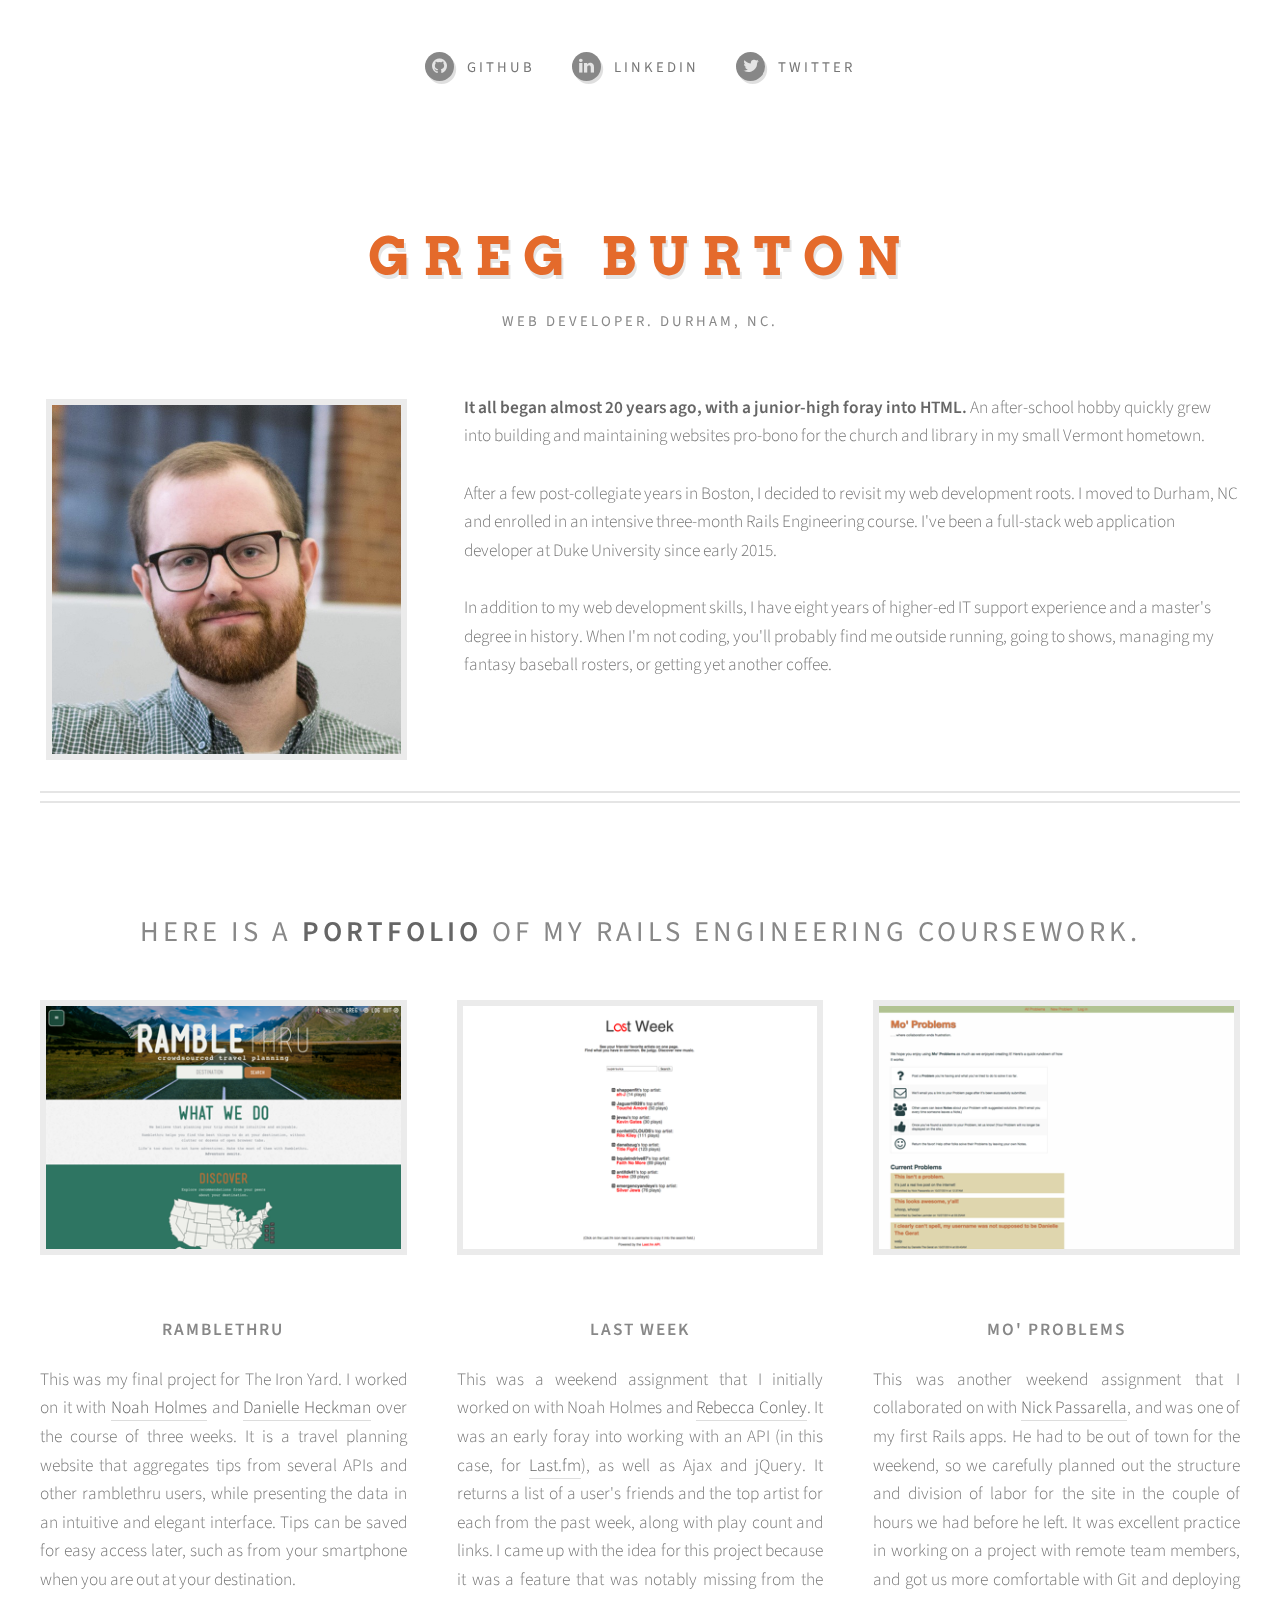
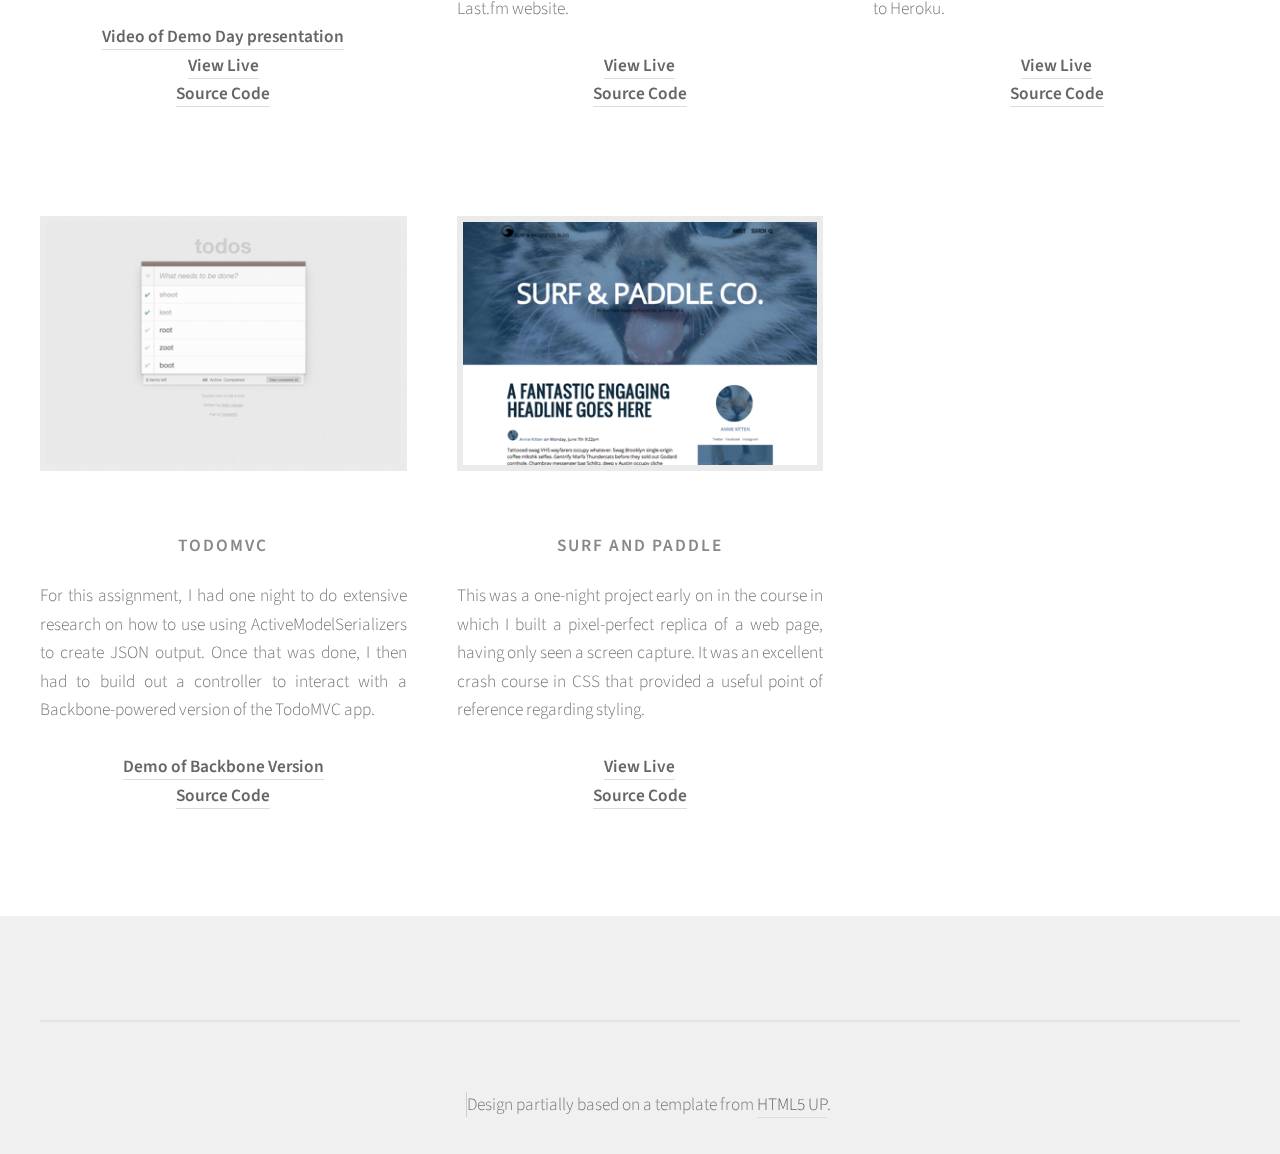
==== commit baca4e34: "Update index.html" ====
--- a/index.html
+++ b/index.html
@@ -36,9 +36,10 @@
           </div>
           <div class="bio">
             <strong>It all began almost 20 years ago, with a junior-high foray into HTML.</strong> An after-school hobby quickly grew into building and maintaining websites pro-bono for the church and library in my small Vermont hometown.
-		  			<p>After a few post-collegiate years in Boston, I decided to revisit my web development roots. I moved to Durham, NC and enrolled in an intensive three-month Rails Engineering course at The Iron Yard Academy. There, I spent 80-100 hours a week learning the ins-and-outs of Ruby on Rails and associated technologies.</p>	
-		  			<p>I've been a full-stack web application developer at Duke University since early 2015.</p>
-            <p>In addition to my web development skills, I have eight years of higher-ed IT support experience and a master's degree in history. When I'm not coding, you'll probably find me outside running, going to shows, managing my fantasy baseball rosters, or getting yet another coffee.</p>
+						<br>
+		  			<br>After a few post-collegiate years in Boston, I decided to revisit my web development roots. I moved to Durham, NC and enrolled in an intensive three-month Rails Engineering course. I've been a full-stack web application developer at Duke University since early 2015.
+						<br>
+            <br>In addition to my web development skills, I have eight years of higher-ed IT support experience and a master's degree in history. When I'm not coding, you'll probably find me outside running, going to shows, managing my fantasy baseball rosters, or getting yet another coffee.
             <br>
           </div>
         </div>
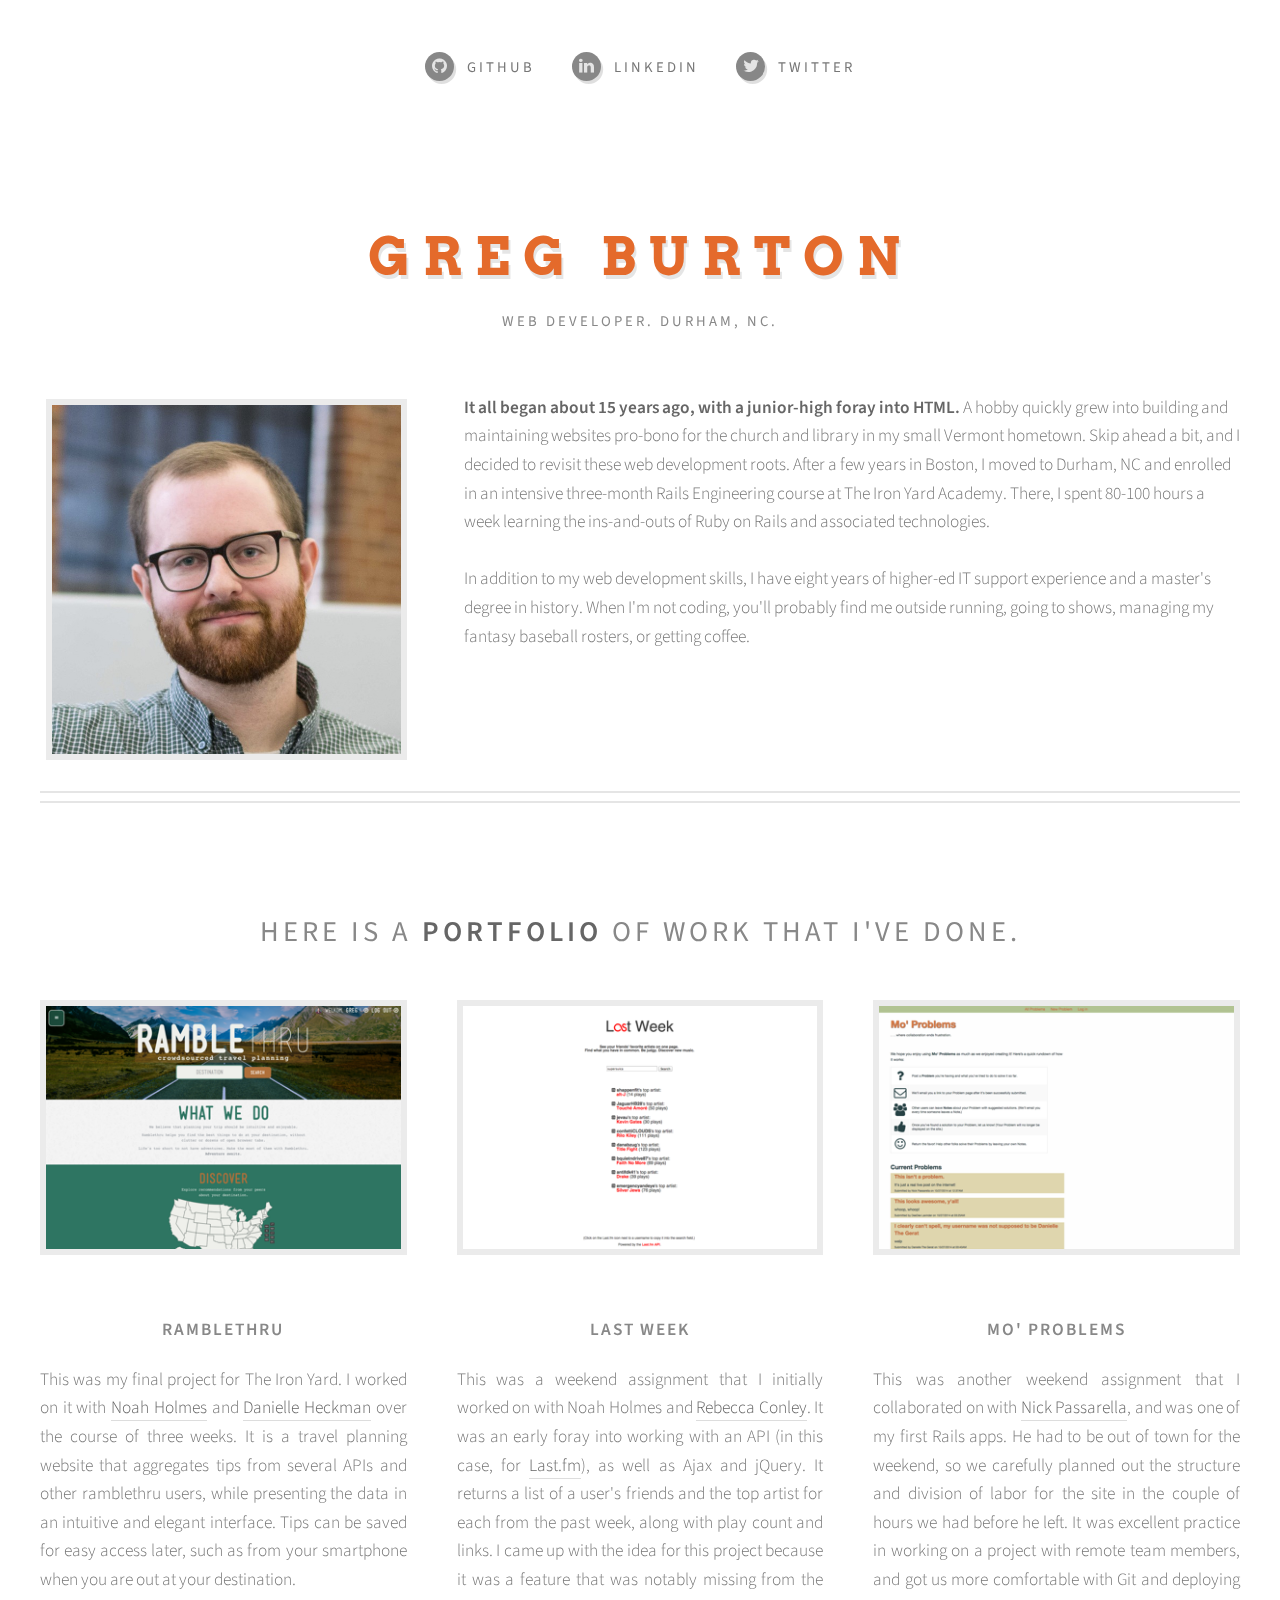
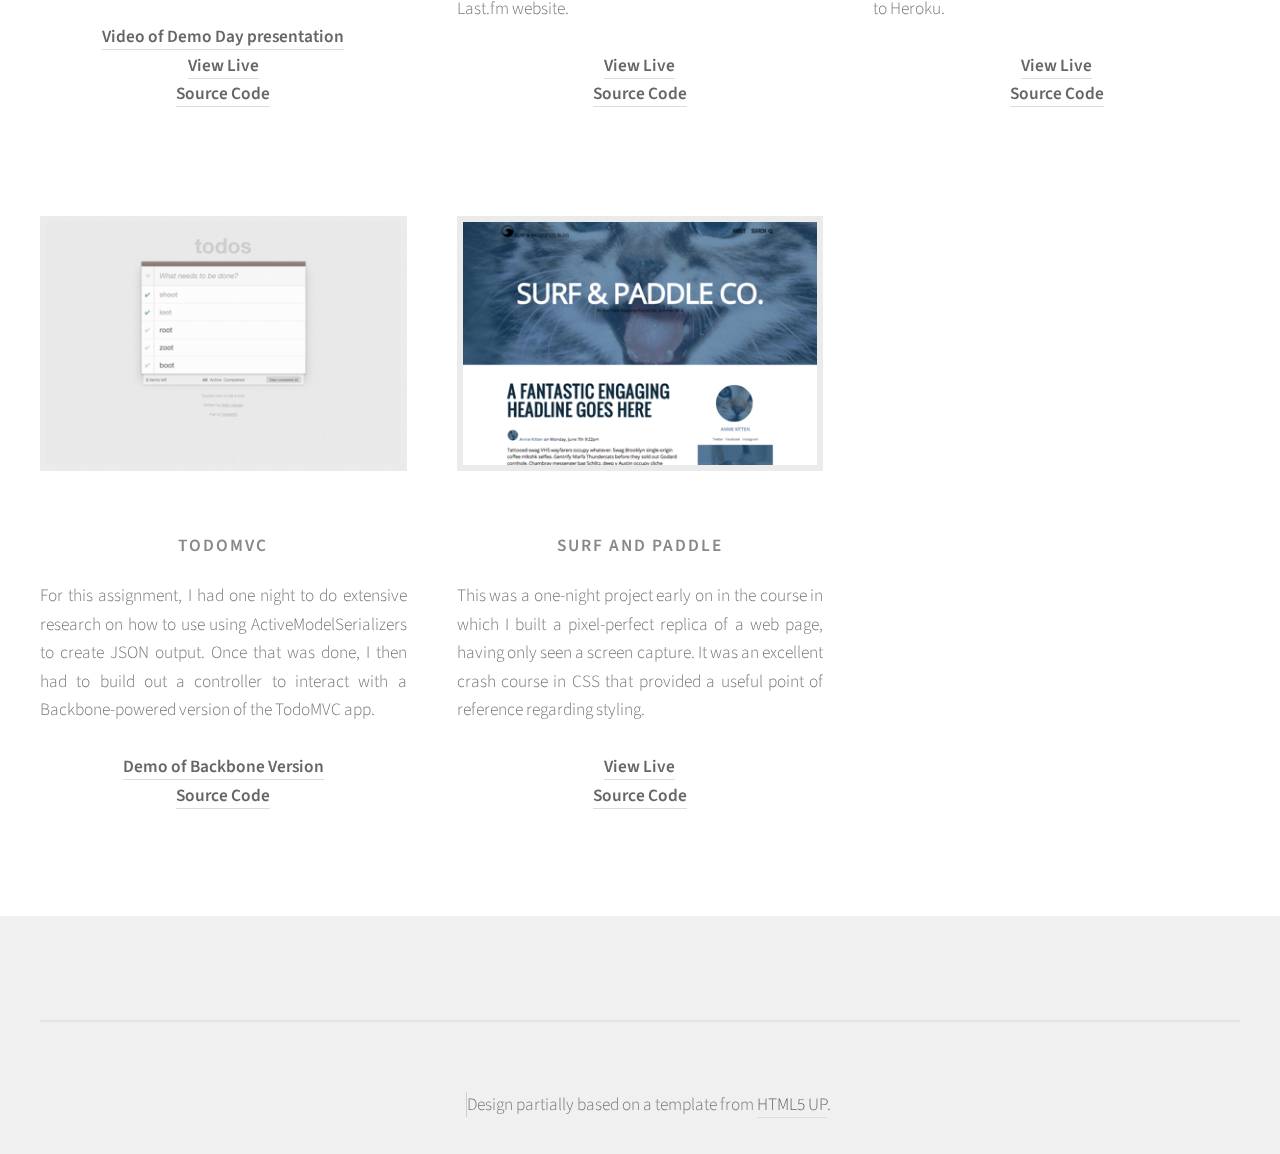
==== commit d4c776fb: "Fixed or removed outdated hyperlinks." ====
--- a/index.html
+++ b/index.html
@@ -6,7 +6,6 @@
 		<meta http-equiv="content-type" content="text/html; charset=utf-8" />
 		<meta name="description" content="" />
 		<meta name="keywords" content="" />
-		<!--[if lte IE 8]><script src="css/ie/html5shiv.js"></script><![endif]-->
 		<script src="js/jquery.min.js"></script>
 		<script src="js/jquery.dropotron.min.js"></script>
 		<script src="js/skel.min.js"></script>
@@ -17,7 +16,6 @@
 			<link rel="stylesheet" href="css/style.css" />
 			<link rel="stylesheet" href="css/style-desktop.css" />
 		</noscript>
-		<!--[if lte IE 8]><link rel="stylesheet" href="css/ie/v8.css" /><![endif]-->
 	</head>
 	<body class="homepage">
     <!-- Header -->
@@ -35,22 +33,19 @@
             </a>
           </div>
           <div class="bio">
-            <strong>It all began almost 20 years ago, with a junior-high foray into HTML.</strong> An after-school hobby quickly grew into building and maintaining websites pro-bono for the church and library in my small Vermont hometown.
-						<br>
-		  			<br>After a few post-collegiate years in Boston, I decided to revisit my web development roots. I moved to Durham, NC and enrolled in an intensive three-month Rails Engineering course. I've been a full-stack web application developer at Duke University since early 2015.
-						<br>
-            <br>In addition to my web development skills, I have eight years of higher-ed IT support experience and a master's degree in history. When I'm not coding, you'll probably find me outside running, going to shows, managing my fantasy baseball rosters, or getting yet another coffee.
-            <br>
+            <strong>It all began about 15 years ago, with a junior-high foray into HTML.</strong> A hobby quickly grew into building and maintaining websites pro-bono for the church and library in my small Vermont hometown. Skip ahead a bit, and I decided to revisit these web development roots. After a few years in Boston, I moved to Durham, NC and enrolled in an intensive three-month Rails Engineering course at The Iron Yard Academy. There, I spent 80-100 hours a week learning the ins-and-outs of Ruby on Rails and associated technologies.
+              <br>
+              <br>In addition to my web development skills, I have eight years of higher-ed IT support experience and a master's degree in history. When I'm not coding, you'll probably find me outside running, going to shows, managing my fantasy baseball rosters, or getting coffee.
+              <br>
+              <br>
           </div>
         </div>
         <!-- Nav -->
         <nav id="nav">
           <ul>
             <li><a class="icon fa-github" href="http://www.github.com/gregburton" target="_blank"><span>GitHub</span></a></li>
-            <li><a class="icon fa-linkedin" href="https://www.linkedin.com/in/greg-burton-web-dev/" target="_blank"><span>LinkedIn</span></a></li>
-            <!-- <li><a class="icon fa-file-text" href="PDF" target="_blank"><span>Resume</span></a></li> -->
+            <li><a class="icon fa-linkedin" href="https://www.linkedin.com/profile/public-profile-settings?trk=prof-edit-edit-public_profile" target="_blank"><span>LinkedIn</span></a></li>
             <li><a class="icon fa-twitter" href="http://www.twitter.com/gregurton" target="_blank"><span>Twitter</span></a></li>
-            <!-- <li><a class="icon fa-envelope" href="mailto:EMAIL" target="_blank"><span>Email</span></a></li> -->
           </ul>
         </nav>
       </div>
@@ -59,7 +54,7 @@
     <div id="features-wrapper">
       <section id="features" class="container">
         <header>
-          <h2>Here is a <strong>portfolio</strong> of my Rails Engineering coursework.</h2>
+          <h2>Here is a <strong>portfolio</strong> of work that I've done.</h2>
         </header>
         <div class="row">
           <div class="4u">
@@ -77,7 +72,7 @@
               <br>
               <p>
                 <b><a href="http://vimeo.com/114915914" target="_blank">Video of Demo Day presentation</a></b><br>
-                <b><a href="http://ramblethru.com" target="_blank">View Live</a></b><br>
+                <b><a href="https://ramblethru.herokuapp.com/" target="_blank">View Live</a></b><br>
                 <b><a href="https://github.com/Ramblethru/Ramblethru" target="_blank">Source Code</a></b>
               </p>
             </section>
@@ -96,7 +91,7 @@
               <p>
                 <b><a href="http://gregburton.github.io/last-week-classic/" target="_blank">View Live</a></b>
                 <br>
-                <b><a href="https://github.com/gregburton/last-week" target="_blank">Source Code</a></b>
+                <b><a href="https://github.com/gregburton/last-week-classic" target="_blank">Source Code</a></b>
               </p>
             </section>
           </div>
@@ -130,7 +125,7 @@
                 <h3>TodoMVC</h3>
               </header>
               <div class="justify-words">
-                  For this assignment, I had one night to do extensive research on how to use using ActiveModelSerializers to create JSON output. Once that was done, I then had to build out a controller to interact with a Backbone-powered version of the TodoMVC app.
+                For this assignment, I had one night to do extensive research on how to use using ActiveModelSerializers to create JSON output. Once that was done, I then had to build out a controller to interact with a Backbone-powered version of the TodoMVC app.
               </div>
               <br>
               <p>
@@ -147,7 +142,7 @@
                 <h3>Surf and Paddle</h3>
               </header>
               <div class="justify-words">
-                  This was a one-night project early on in the course in which I built a pixel-perfect replica of a web page, having only seen a screen capture. It was an excellent crash course in CSS that provided a useful point of reference regarding styling.
+                This was a one-night project early on in the course in which I built a pixel-perfect replica of a web page, having only seen a screen capture. It was an excellent crash course in CSS that provided a useful point of reference regarding styling.
               </div>
               <br>
               <p>
@@ -167,8 +162,3 @@
     </div>
   </body>
 </html>
-<!--
-Strongly Typed by HTML5 UP
-html5up.net | @n33co
-Free for personal and commercial use under the CCA 3.0 license (html5up.net/license)
--->
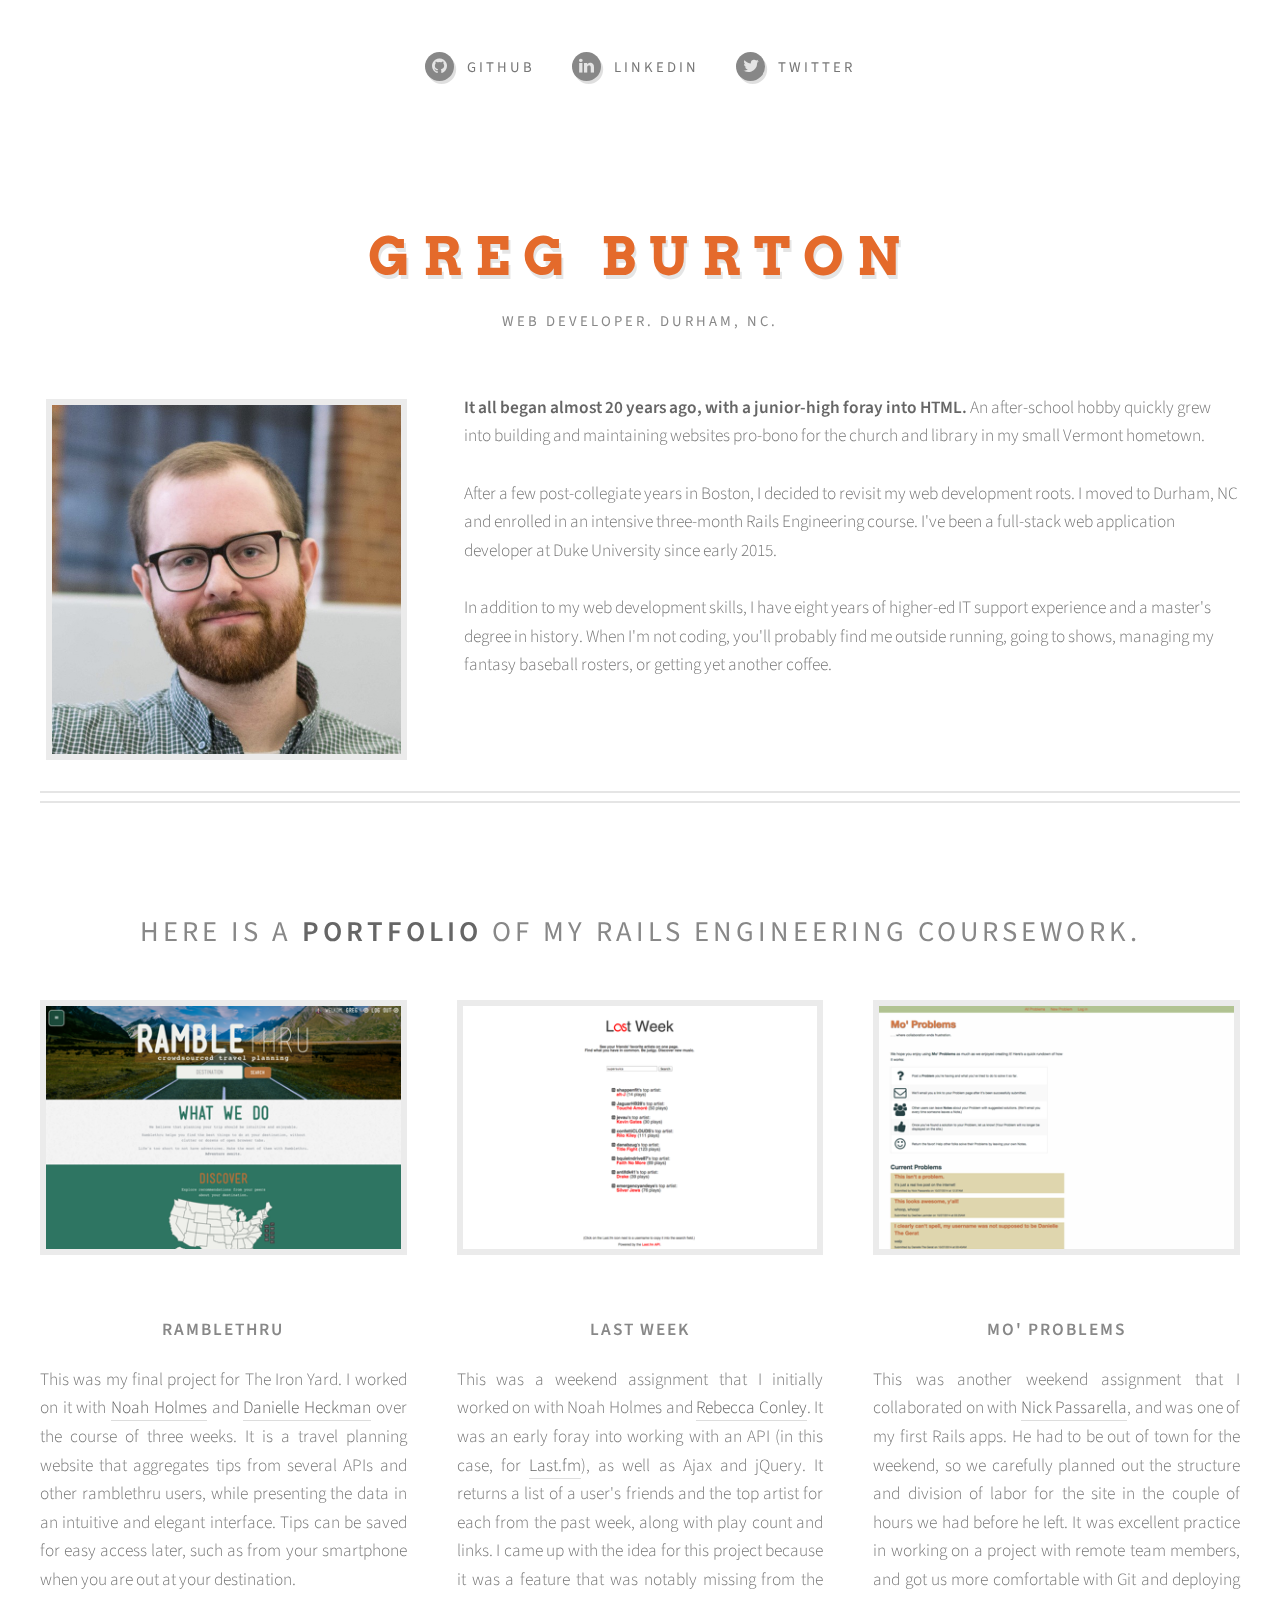
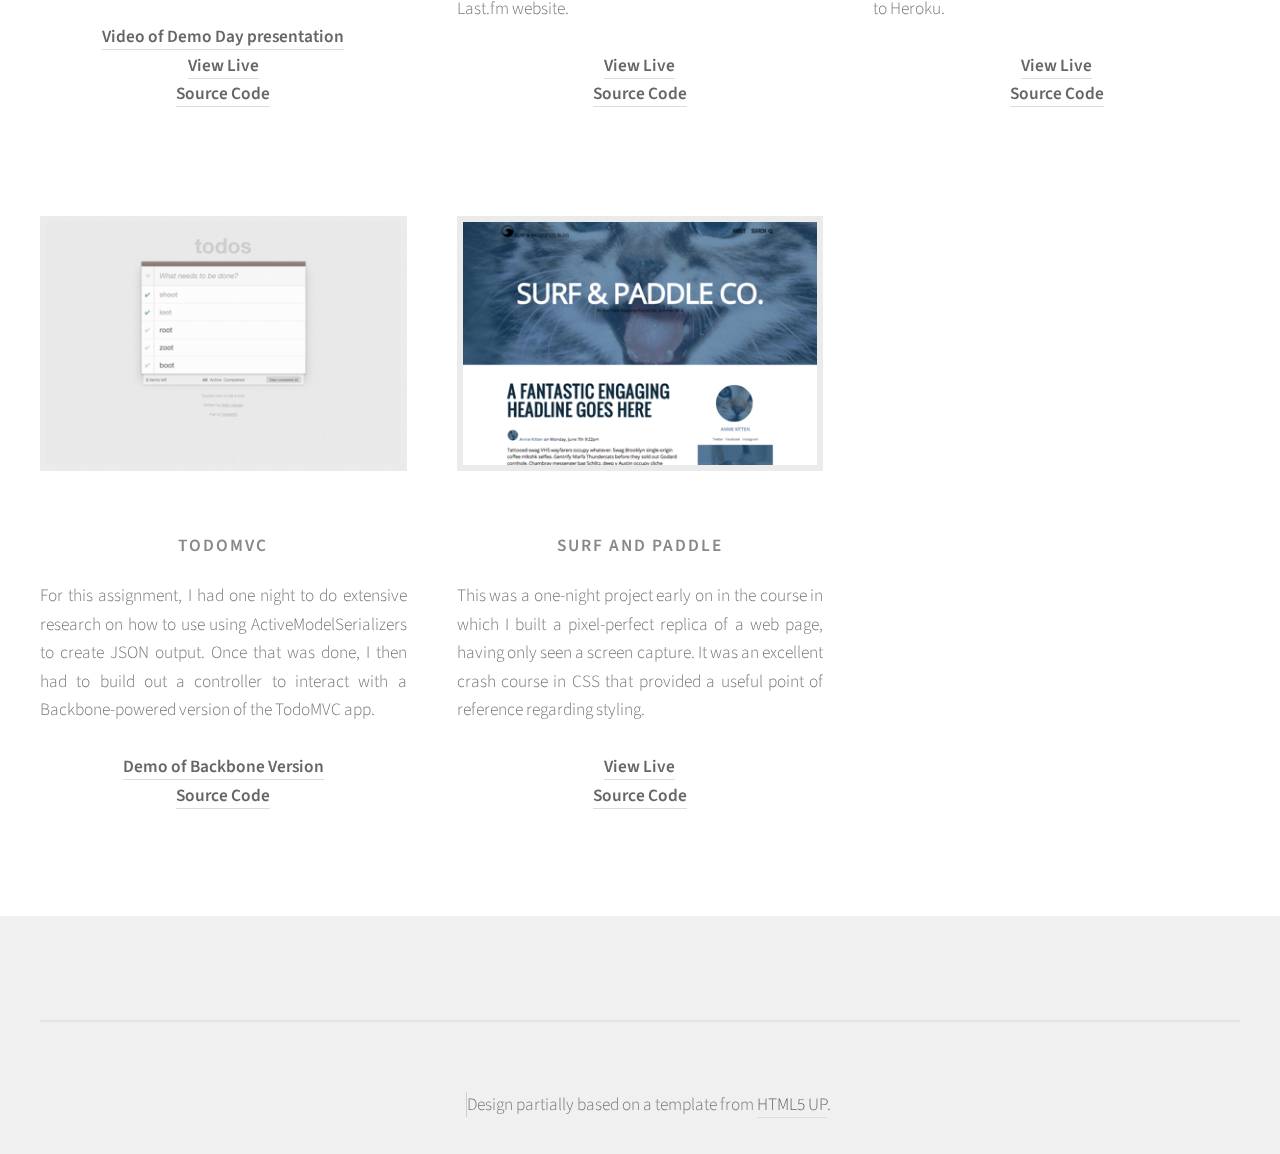
==== commit c9f694be: "fixed conflicts" ====
--- a/index.html
+++ b/index.html
@@ -33,18 +33,19 @@
             </a>
           </div>
           <div class="bio">
-            <strong>It all began about 15 years ago, with a junior-high foray into HTML.</strong> A hobby quickly grew into building and maintaining websites pro-bono for the church and library in my small Vermont hometown. Skip ahead a bit, and I decided to revisit these web development roots. After a few years in Boston, I moved to Durham, NC and enrolled in an intensive three-month Rails Engineering course at The Iron Yard Academy. There, I spent 80-100 hours a week learning the ins-and-outs of Ruby on Rails and associated technologies.
-              <br>
-              <br>In addition to my web development skills, I have eight years of higher-ed IT support experience and a master's degree in history. When I'm not coding, you'll probably find me outside running, going to shows, managing my fantasy baseball rosters, or getting coffee.
-              <br>
-              <br>
+            <strong>It all began almost 20 years ago, with a junior-high foray into HTML.</strong> An after-school hobby quickly grew into building and maintaining websites pro-bono for the church and library in my small Vermont hometown.
+        		<br>
+        		<br>After a few post-collegiate years in Boston, I decided to revisit my web development roots. I moved to Durham, NC and enrolled in an intensive three-month Rails Engineering course. I've been a full-stack web application developer at Duke University since early 2015.
+        		<br>
+            <br>In addition to my web development skills, I have eight years of higher-ed IT support experience and a master's degree in history. When I'm not coding, you'll probably find me outside running, going to shows, managing my fantasy baseball rosters, or getting yet another coffee.
+            <br>
           </div>
         </div>
         <!-- Nav -->
         <nav id="nav">
           <ul>
             <li><a class="icon fa-github" href="http://www.github.com/gregburton" target="_blank"><span>GitHub</span></a></li>
-            <li><a class="icon fa-linkedin" href="https://www.linkedin.com/profile/public-profile-settings?trk=prof-edit-edit-public_profile" target="_blank"><span>LinkedIn</span></a></li>
+            <li><a class="icon fa-linkedin" href="https://www.linkedin.com/in/greg-burton-web-dev/" target="_blank"><span>LinkedIn</span></a></li>
             <li><a class="icon fa-twitter" href="http://www.twitter.com/gregurton" target="_blank"><span>Twitter</span></a></li>
           </ul>
         </nav>
@@ -54,7 +55,7 @@
     <div id="features-wrapper">
       <section id="features" class="container">
         <header>
-          <h2>Here is a <strong>portfolio</strong> of work that I've done.</h2>
+          <h2>Here is a <strong>portfolio</strong> of my Rails Engineering coursework.</h2>
         </header>
         <div class="row">
           <div class="4u">
--- a/css/style.css
+++ b/css/style.css
@@ -1,6 +1,6 @@
 @charset 'UTF-8';
 @import url("font-awesome.min.css");
-@import url("http://fonts.googleapis.com/css?family=Source+Sans+Pro:300,400,600|Arvo:700");
+@import url("https://fonts.googleapis.com/css?family=Source+Sans+Pro:300,400,600|Arvo:700");
 
 /*
 	Strongly Typed by HTML5 UP
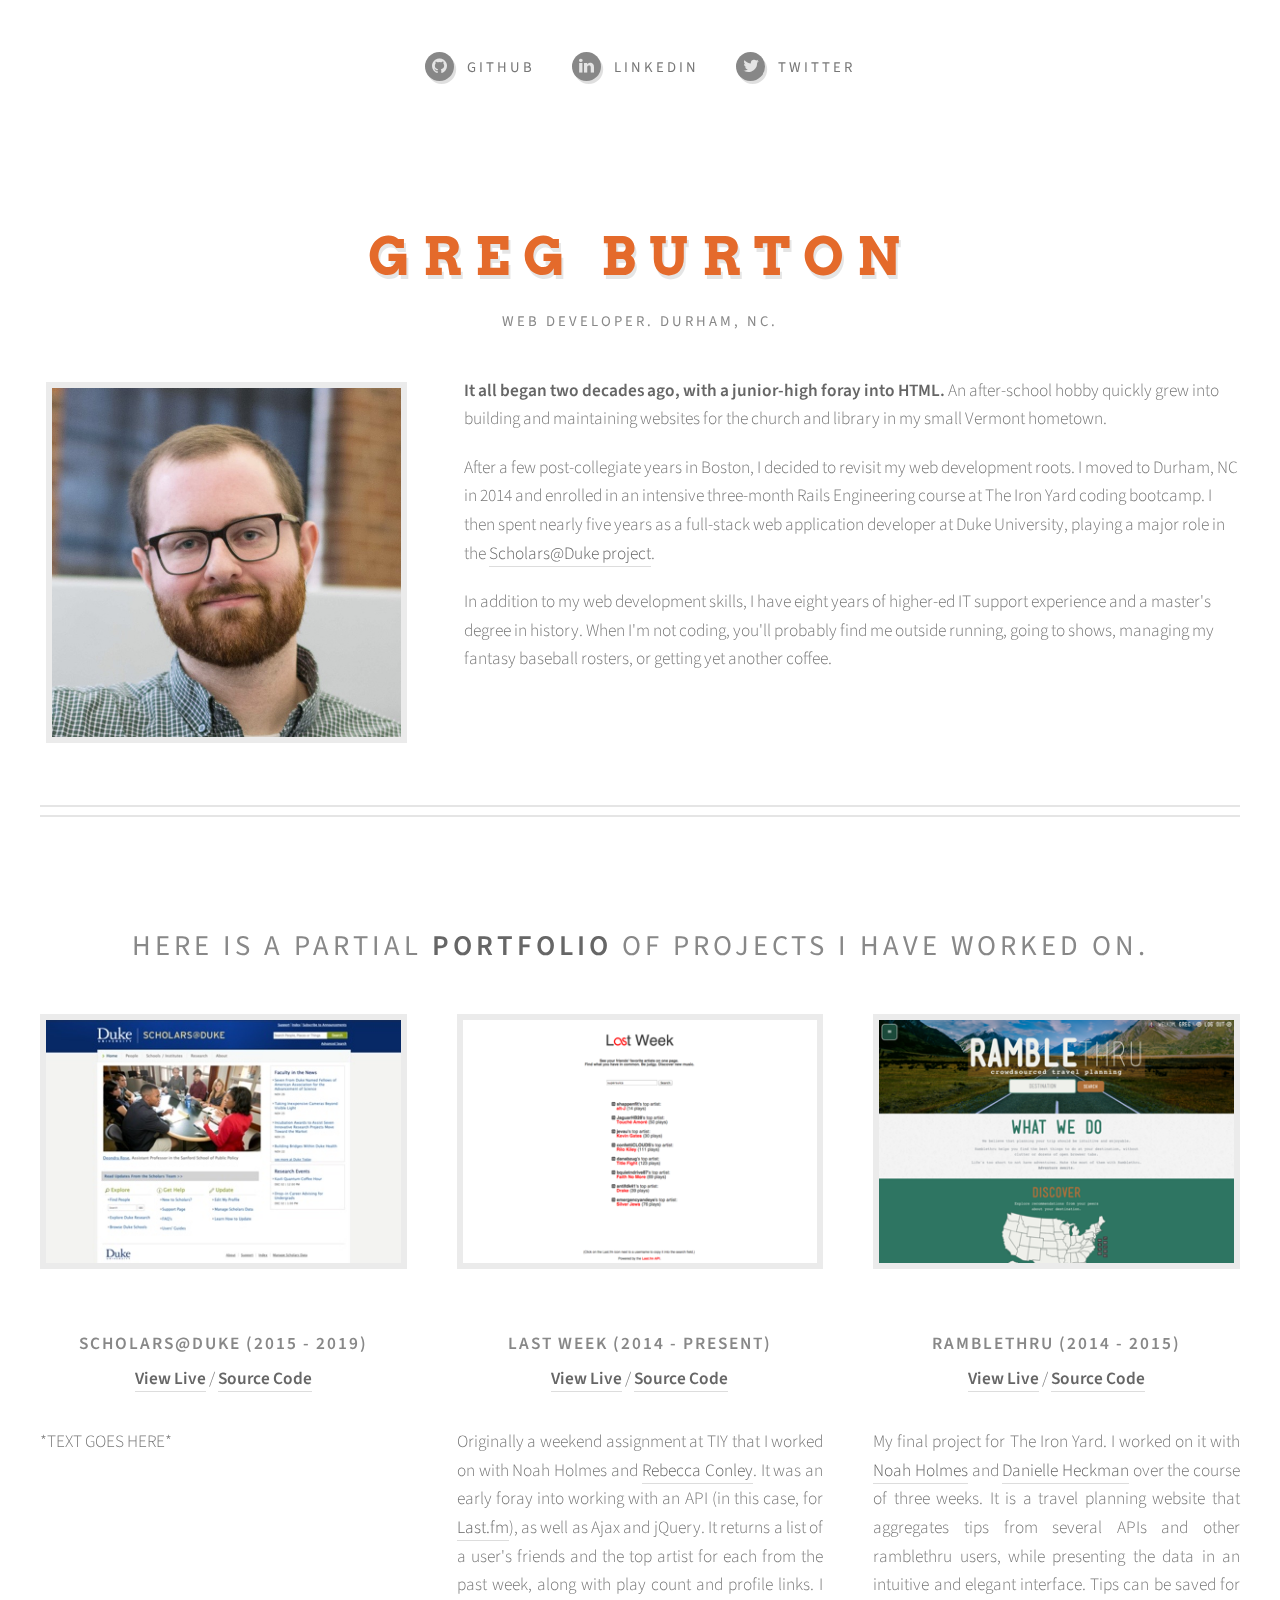
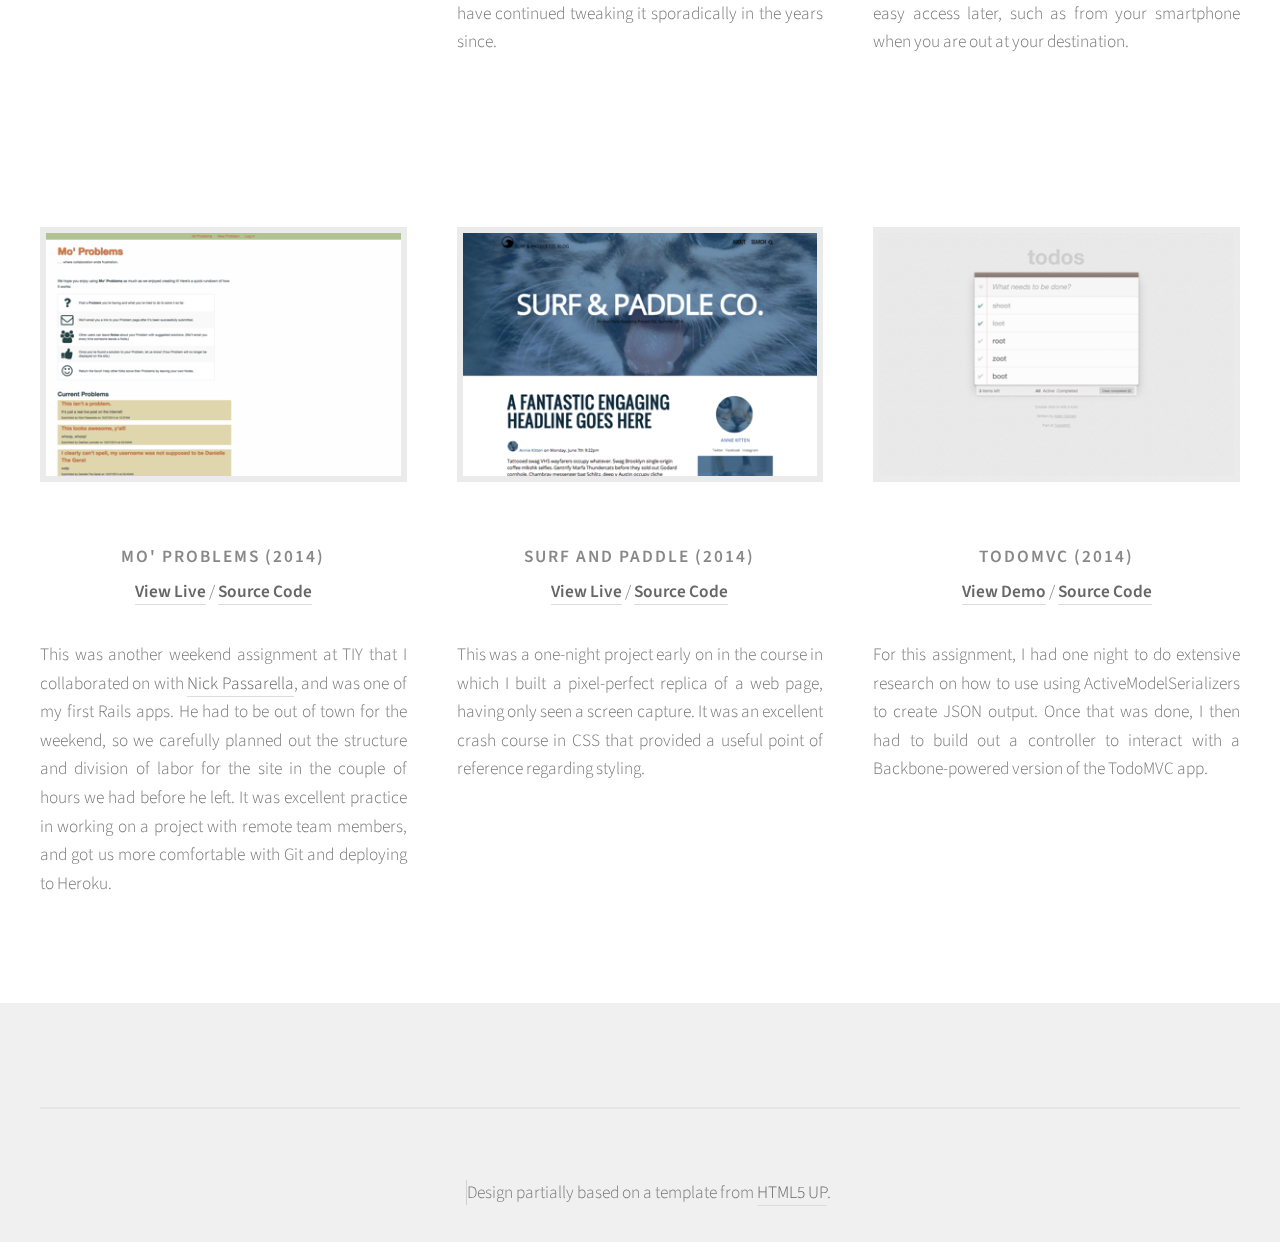
==== commit f2e00fa5: "Styling tweaks; work towards bringing text/links content up-to-date." ====
--- a/index.html
+++ b/index.html
@@ -18,14 +18,29 @@
 		</noscript>
 	</head>
 	<body class="homepage">
+
     <!-- Header -->
     <div id="header-wrapper">
       <div id="header" class="container">
+
+        <!-- Nav -->
+        <nav id="nav">
+          <ul>
+            <li>
+              <a class="icon fa-github" href="http://www.github.com/gregburton" target="_blank"><span>GitHub</span></a>
+            </li>
+            <li>
+              <a class="icon fa-linkedin" href="https://www.linkedin.com/in/greg-burton-web-dev/" target="_blank"><span>LinkedIn</span></a>
+            </li>
+            <li>
+              <a class="icon fa-twitter" href="http://www.twitter.com/gregurton" target="_blank"><span>Twitter</span></a>
+            </li>
+          </ul>
+        </nav>
+
         <!-- Logo -->
         <h1 id="logo"><a href="index.html">Greg Burton</a></h1>
         <p>Web developer. Durham, NC.</p>
-        <br>
-        <br>
         <div class="bio-wrapper">
           <div class="face">
             <a href="#" class="image head">
@@ -33,133 +48,154 @@
             </a>
           </div>
           <div class="bio">
-            <strong>It all began almost 20 years ago, with a junior-high foray into HTML.</strong> An after-school hobby quickly grew into building and maintaining websites pro-bono for the church and library in my small Vermont hometown.
-        		<br>
-        		<br>After a few post-collegiate years in Boston, I decided to revisit my web development roots. I moved to Durham, NC and enrolled in an intensive three-month Rails Engineering course. I've been a full-stack web application developer at Duke University since early 2015.
-        		<br>
-            <br>In addition to my web development skills, I have eight years of higher-ed IT support experience and a master's degree in history. When I'm not coding, you'll probably find me outside running, going to shows, managing my fantasy baseball rosters, or getting yet another coffee.
-            <br>
+            <div style="width:100%; margin-bottom:40px;"></div>
+            <div style="margin-bottom:20px;">
+              <strong>It all began two decades ago, with a junior-high foray into HTML.</strong> An after-school hobby quickly grew into building and maintaining websites for the church and library in my small Vermont hometown.
+            </div>
+        		<div style="margin-bottom:20px;">
+              After a few post-collegiate years in Boston, I decided to revisit my web development roots. I moved to Durham, NC in 2014 and enrolled in an intensive three-month Rails Engineering course at The Iron Yard coding bootcamp. I then spent nearly five years as a full-stack web application developer at Duke University, playing a major role in the <a href="https://scholars.duke.edu/" target="_blank">Scholars@Duke project</a>.
+            </div>
+            <div style="margin-bottom:20px;">
+              In addition to my web development skills, I have eight years of higher-ed IT support experience and a master's degree in history. When I'm not coding, you'll probably find me outside running, going to shows, managing my fantasy baseball rosters, or getting yet another coffee.
+            </div>
           </div>
         </div>
-        <!-- Nav -->
-        <nav id="nav">
-          <ul>
-            <li><a class="icon fa-github" href="http://www.github.com/gregburton" target="_blank"><span>GitHub</span></a></li>
-            <li><a class="icon fa-linkedin" href="https://www.linkedin.com/in/greg-burton-web-dev/" target="_blank"><span>LinkedIn</span></a></li>
-            <li><a class="icon fa-twitter" href="http://www.twitter.com/gregurton" target="_blank"><span>Twitter</span></a></li>
-          </ul>
-        </nav>
+
       </div>
     </div>
+
     <!-- Features -->
     <div id="features-wrapper">
       <section id="features" class="container">
         <header>
-          <h2>Here is a <strong>portfolio</strong> of my Rails Engineering coursework.</h2>
+          <h2>Here is a partial <strong>portfolio</strong> of projects I have worked on.</h2>
         </header>
         <div class="row">
-          <div class="4u">
-            <!-- Feature -->
+
+          <!-- Feature -->
+          <div class="4u">
+            <section>
+              <a href="https://scholars.duke.edu" target="_blank" class="image featured">
+                <img src="images/scholars_at_duke.jpg" alt="Scholars@Duke" />
+              </a>
+              <header>
+                <h3>scholars@duke (2015 - 2019)</h3>
+                <p style="margin-top:-15px;">
+                  <b><a href="https://ramblethru.herokuapp.com/" target="_blank">View Live</a></b>
+                   / 
+                  <b><a href="https://github.com/OIT-ADS-Web/vivo" target="_blank">Source Code</a></b>
+                </p>
+              </header>
+              <div class="justify-words" style="margin-bottom:30px;">
+                *TEXT GOES HERE*
+              </div>
+            </section>
+          </div>
+
+          <!-- Feature -->
+          <div class="4u">
+            <section>
+              <a href="http://gregburton.github.io/last-week-classic/" class="image featured" target="_blank"><img src="images/last_week_small.png" alt="" /></a>
+              <header>
+                <h3>Last Week (2014 - present)</h3>
+                <p style="margin-top:-15px;">
+                  <b><a href="http://gregburton.github.io/last-week-classic/" target="_blank">View Live</a></b>
+                   / 
+                  <b><a href="https://github.com/gregburton/last-week-classic" target="_blank">Source Code</a></b>
+                </p>
+              </header>
+              <div class="justify-words">
+                Originally a weekend assignment at TIY that I worked on with Noah Holmes and <a href="https://www.linkedin.com/in/rlconley/" target="_blank">Rebecca Conley</a>. It was an early foray into working with an API (in this case, for <a href="http://last.fm/api" target="_blank">Last.fm</a>), as well as Ajax and jQuery. It returns a list of a user's friends and the top artist for each from the past week, along with play count and profile links. I have continued tweaking it sporadically in the years since.
+              </div>
+            </section>
+          </div>
+
+          <!-- Feature -->
+          <div class="4u">
             <section>
               <a href="https://ramblethru.herokuapp.com/" target="_blank" class="image featured">
                 <img src="images/ramblethru_small.png" alt="Ramblethru" />
               </a>
               <header>
-                <h3>ramblethru</h3>
-              </header>
-              <div class="justify-words">
-                  This was my final project for The Iron Yard. I worked on it with <a href="https://www.linkedin.com/pub/noah-holmes/a7/725/58a" target="_blank">Noah Holmes</a> and <a href="https://www.linkedin.com/pub/danielle-heckman/15/225/487" target="_blank">Danielle Heckman</a> over the course of three weeks. It is a travel planning website that aggregates tips from several APIs and other ramblethru users, while presenting the data in an intuitive and elegant interface. Tips can be saved for easy access later, such as from your smartphone when you are out at your destination.
-              </div>
-              <br>
-              <p>
-                <b><a href="http://vimeo.com/114915914" target="_blank">Video of Demo Day presentation</a></b><br>
-                <b><a href="https://ramblethru.herokuapp.com/" target="_blank">View Live</a></b><br>
-                <b><a href="https://github.com/Ramblethru/Ramblethru" target="_blank">Source Code</a></b>
-              </p>
-            </section>
-          </div>
-          <div class="4u">
-            <!-- Feature -->
-            <section>
-              <a href="http://gregburton.github.io/last-week-classic/" class="image featured" target="_blank"><img src="images/last_week_small.png" alt="" /></a>
-              <header>
-                <h3>Last Week</h3>
-              </header>
-              <div class="justify-words">
-                  This was a weekend assignment that I initially worked on with Noah Holmes and <a href="https://www.linkedin.com/pub/rebecca-conley/74/599/521" target="_blank">Rebecca Conley</a>. It was an early foray into working with an API (in this case, for <a href="http://last.fm/api" target="_blank">Last.fm</a>), as well as Ajax and jQuery. It returns a list of a user's friends and the top artist for each from the past week, along with play count and links. I came up with the idea for this project because it was a feature that was notably missing from the Last.fm website.
-              </div>
-              <br>
-              <p>
-                <b><a href="http://gregburton.github.io/last-week-classic/" target="_blank">View Live</a></b>
-                <br>
-                <b><a href="https://github.com/gregburton/last-week-classic" target="_blank">Source Code</a></b>
-              </p>
-            </section>
-          </div>
-          <div class="4u">
-            <!-- Feature -->
-            <section>
-              <a href="https://boiling-thicket-7893.herokuapp.com" target="_blank" class="image featured"><img src="images/mo_problems_small.png" alt="" /></a>
-              <header>
-                  <h3>Mo' Problems</h3>
-              </header>
-              <div class="justify-words">
-                  This was another weekend assignment that I collaborated on with <a href="http://nickpassarella.github.io/" target="_blank">Nick Passarella</a>, and was one of my first Rails apps. He had to be out of town for the weekend, so we carefully planned out the structure and division of labor for the site in the couple of hours we had before he left. It was excellent practice in working on a project with remote team members, and got us more comfortable with Git and deploying to Heroku.
-              </div>
-              <br>
-              <p>
-                <b><a href="https://boiling-thicket-7893.herokuapp.com" target="_blank">View Live</a></b>
-                <br>
-                <b><a href="https://github.com/nickpassarella/problem_tickets" target="_blank">Source Code</a></b>
-              </p>
-            </section>
-          </div>
+                <h3>ramblethru (2014 - 2015)</h3>
+                <p style="margin-top:-15px;">
+                  <b><a href="https://ramblethru.herokuapp.com/" target="_blank">View Live</a></b>
+                   / 
+                  <b><a href="https://github.com/Ramblethru/Ramblethru" target="_blank">Source Code</a></b>
+                </p>
+              </header>
+              <div class="justify-words" style="margin-bottom:30px;">
+                My final project for The Iron Yard. I worked on it with <a href="https://www.linkedin.com/in/noahrnholmes/" target="_blank">Noah Holmes</a> and <a href="https://www.linkedin.com/in/dani-heckman/" target="_blank">Danielle Heckman</a> over the course of three weeks. It is a travel planning website that aggregates tips from several APIs and other ramblethru users, while presenting the data in an intuitive and elegant interface. Tips can be saved for easy access later, such as from your smartphone when you are out at your destination.
+              </div>
+            </section>
+          </div>
+
         </div>
         <div class="row">
-          <br>
-          <br>
-          <div class="4u">
-            <!-- Feature -->
+          <div style="width:100%; margin-bottom:40px;"></div>
+
+          <!-- Feature -->
+          <div class="4u">
+            <section>
+              <a href="https://boiling-thicket-7893.herokuapp.com" target="_blank" class="image featured"><img src="images/mo_problems_small.png" alt="" /></a>
+              <header>
+                <h3>Mo' Problems (2014)</h3>
+                <p style="margin-top:-15px;">
+                  <b><a href="https://boiling-thicket-7893.herokuapp.com" target="_blank">View Live</a></b>
+                   / 
+                  <b><a href="https://github.com/nickpassarella/problem_tickets" target="_blank">Source Code</a></b>
+                </p>
+              </header>
+              <div class="justify-words">
+                This was another weekend assignment at TIY that I collaborated on with <a href="https://www.linkedin.com/in/nickpassarella/" target="_blank">Nick Passarella</a>, and was one of my first Rails apps. He had to be out of town for the weekend, so we carefully planned out the structure and division of labor for the site in the couple of hours we had before he left. It was excellent practice in working on a project with remote team members, and got us more comfortable with Git and deploying to Heroku.
+              </div>
+            </section>
+          </div>
+
+          <!-- Feature -->
+          <div class="4u">
+            <section>
+              <a href="https://gregburton.github.io/surfpaddle/" class="image featured" target="_blank"><img src="images/surfpaddle_small.png" alt="" /></a>
+              <header>
+                <h3>Surf and Paddle (2014)</h3>
+                <p style="margin-top:-15px;">
+                  <b><a href="https://gregburton.github.io/surfpaddle/" target="_blank">View Live</a></b> /  
+                  <b><a href="https://github.com/gregburton/surfpaddle" target="_blank">Source Code</a></b>
+                </p>
+              </header>
+              <div class="justify-words">
+                This was a one-night project early on in the course in which I built a pixel-perfect replica of a web page, having only seen a screen capture. It was an excellent crash course in CSS that provided a useful point of reference regarding styling.
+              </div>
+            </section>
+          </div>
+
+          <!-- Feature -->
+          <div class="4u">
             <section>
               <a href="https://gregburton.github.io/todomvc-jsonapi/" class="image featured" target="_blank"><img src="images/todos_small.png" alt="" /></a>
               <header>
-                <h3>TodoMVC</h3>
+                <h3>TodoMVC (2014)</h3>
+                 <p style="margin-top:-15px;">
+                  <b><a href="http://todomvc.com/examples/backbone/" target="_blank">View Demo</a></b> / 
+                  <b><a href="https://github.com/gregburton/todomvc-jsonapi" target="_blank">Source Code</a></b>
+                </p>
               </header>
               <div class="justify-words">
                 For this assignment, I had one night to do extensive research on how to use using ActiveModelSerializers to create JSON output. Once that was done, I then had to build out a controller to interact with a Backbone-powered version of the TodoMVC app.
               </div>
-              <br>
-              <p>
-                <b><a href="http://todomvc.com/examples/backbone/" target="_blank">Demo of Backbone Version</a></b><br>
-                <b><a href="https://github.com/gregburton/todomvc-jsonapi" target="_blank">Source Code</a></b>
-              </p>
-            </section>
-          </div>
-          <div class="4u">
-            <!-- Feature -->
-            <section>
-              <a href="https://gregburton.github.io/surfpaddle/" class="image featured" target="_blank"><img src="images/surfpaddle_small.png" alt="" /></a>
-              <header>
-                <h3>Surf and Paddle</h3>
-              </header>
-              <div class="justify-words">
-                This was a one-night project early on in the course in which I built a pixel-perfect replica of a web page, having only seen a screen capture. It was an excellent crash course in CSS that provided a useful point of reference regarding styling.
-              </div>
-              <br>
-              <p>
-                <b><a href="https://gregburton.github.io/surfpaddle/" target="_blank">View Live</a></b><br>
-                <b><a href="https://github.com/gregburton/surfpaddle" target="_blank">Source Code</a></b>
-              </p>
-            </section>
-          </div>
+            </section>
+          </div>
+
         </div>
       </section>
     </div>
+
     <!-- Footer -->
     <div id="copyright" class="container">
       <ul class="links">
         <li>Design partially based on a template from <a href="http://html5up.net">HTML5 UP</a>.</li>
       </ul>
     </div>
+
   </body>
 </html>
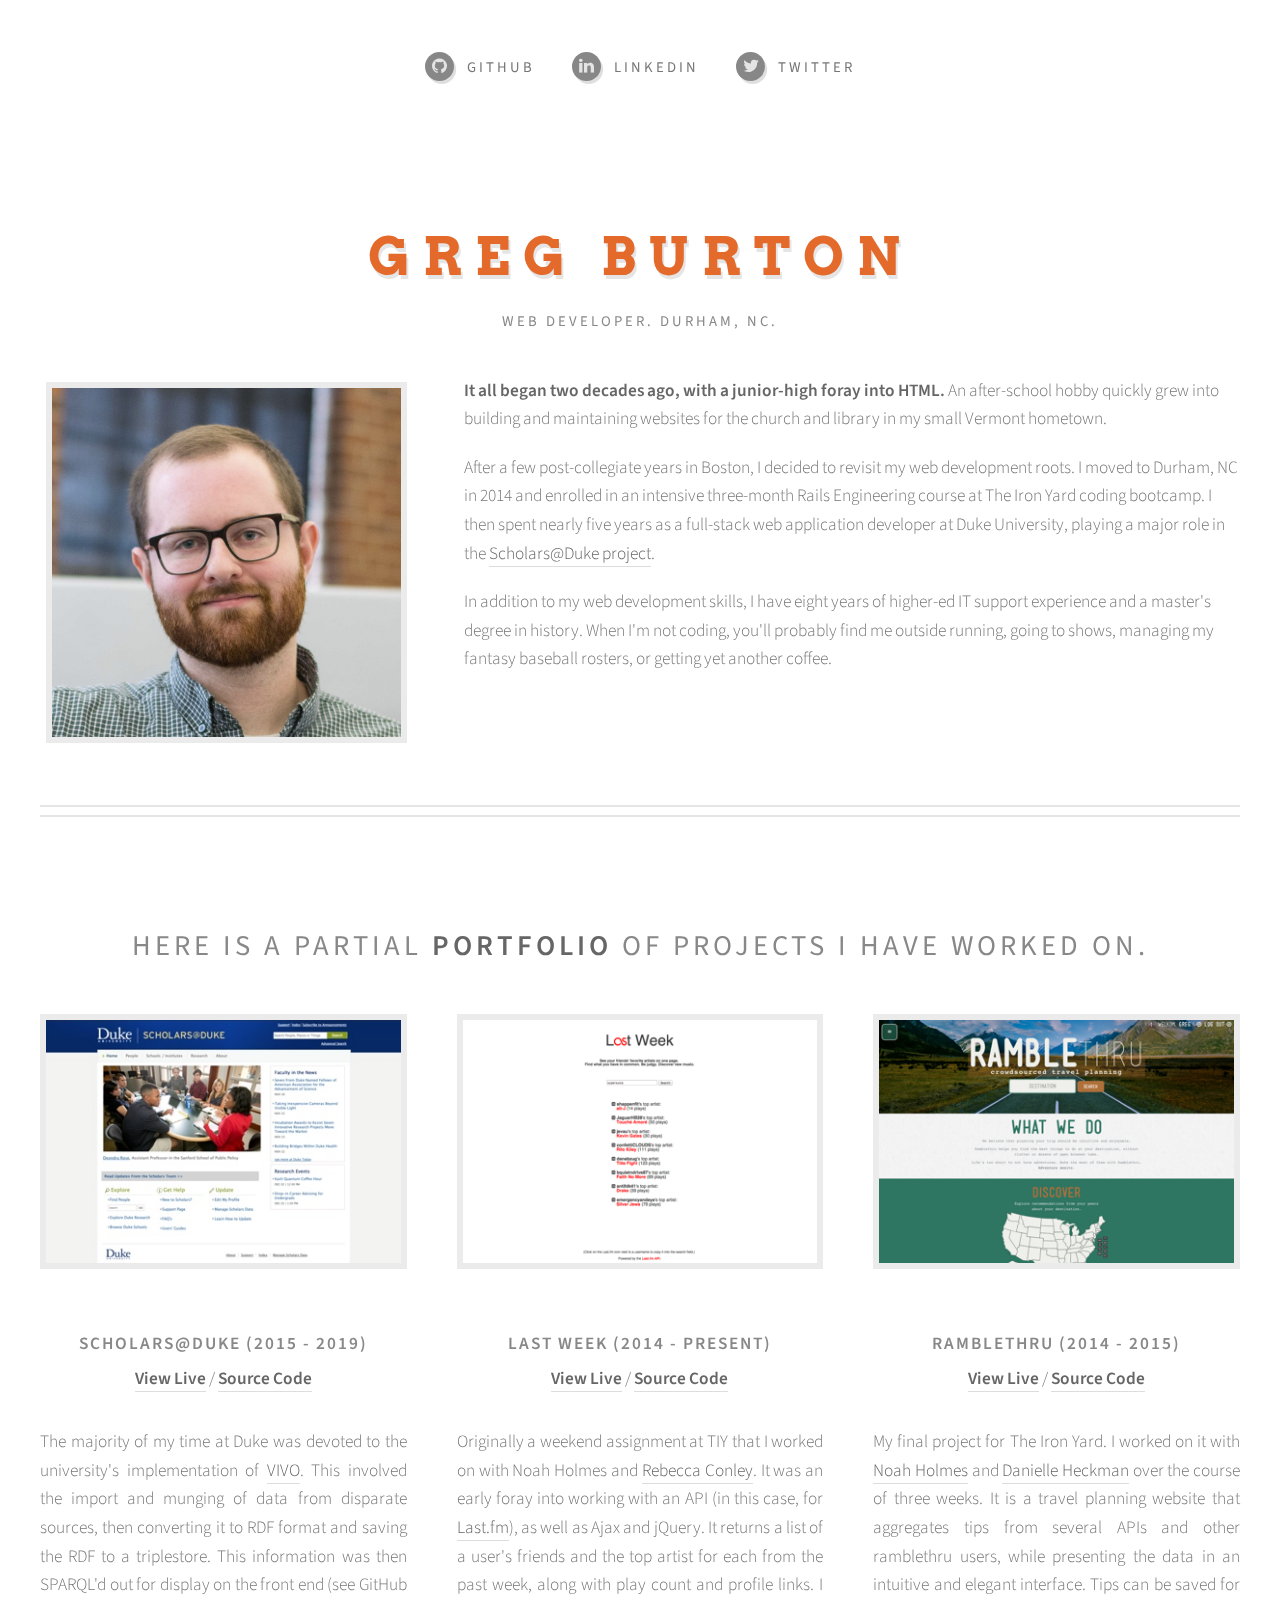
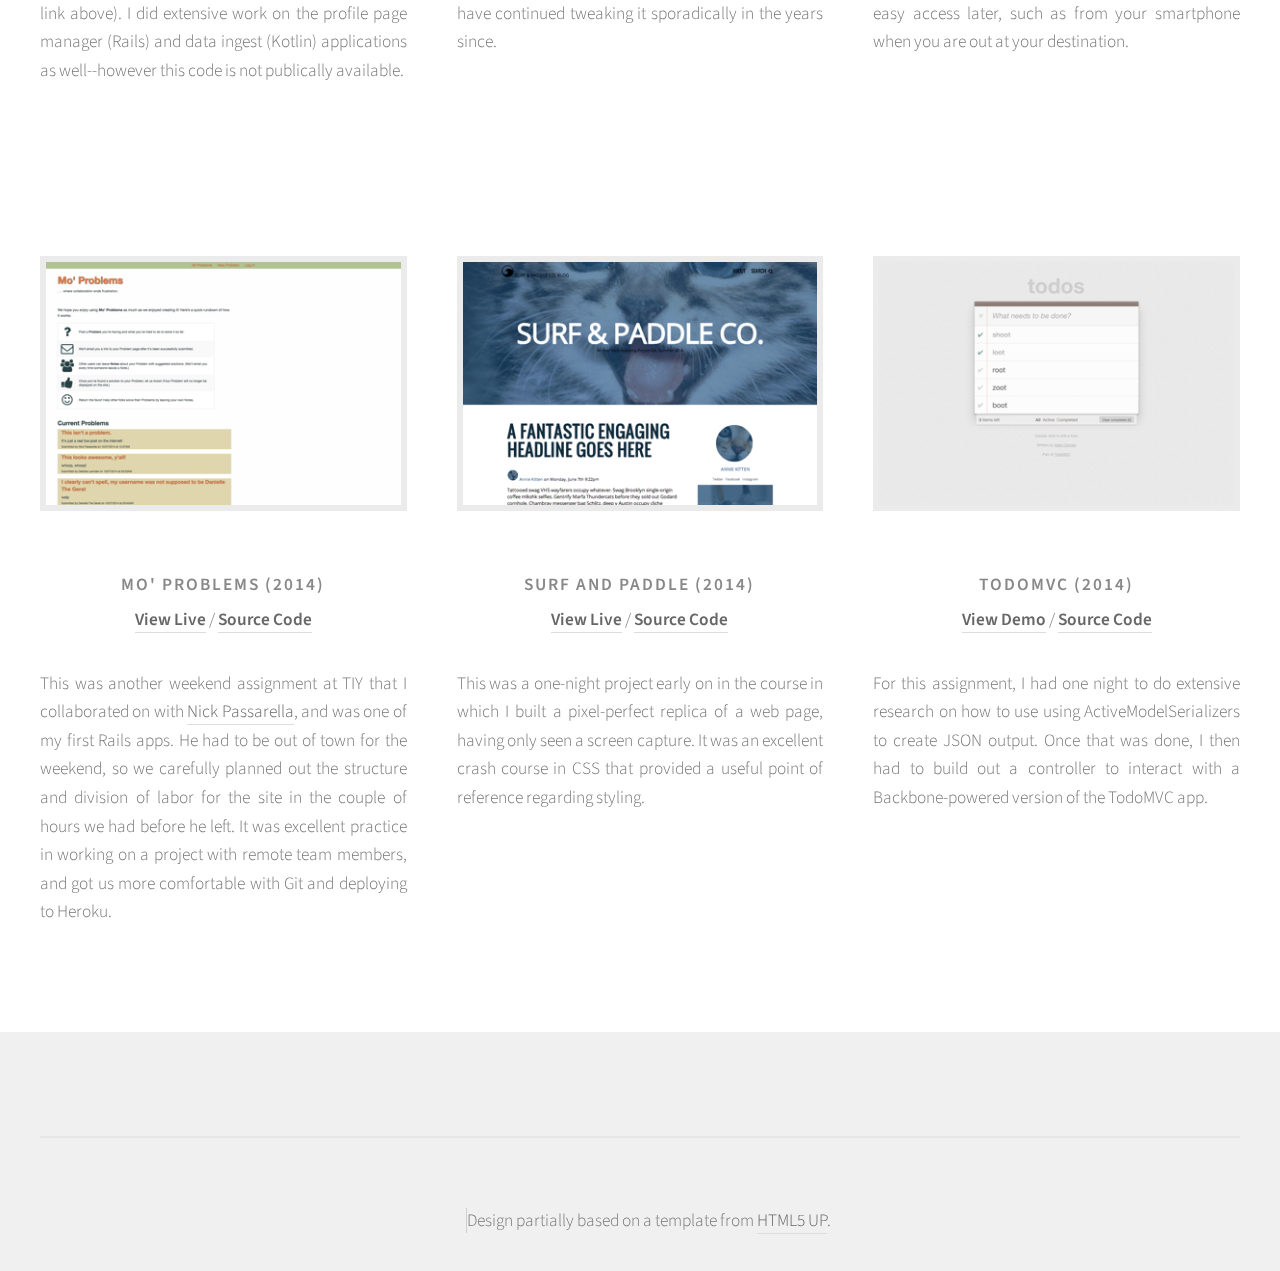
==== commit dc9dcb99: "Updated Scholars@Duke portion of page." ====
--- a/index.html
+++ b/index.html
@@ -81,13 +81,13 @@
               <header>
                 <h3>scholars@duke (2015 - 2019)</h3>
                 <p style="margin-top:-15px;">
-                  <b><a href="https://ramblethru.herokuapp.com/" target="_blank">View Live</a></b>
+                  <b><a href="https://scholars.duke.edu" target="_blank">View Live</a></b>
                    / 
                   <b><a href="https://github.com/OIT-ADS-Web/vivo" target="_blank">Source Code</a></b>
                 </p>
               </header>
               <div class="justify-words" style="margin-bottom:30px;">
-                *TEXT GOES HERE*
+                The majority of my time at Duke was devoted to the university's implementation of <a href="https://duraspace.org/vivo/">VIVO</a>. This involved the import and munging of data from disparate sources, then converting it to RDF format and saving the RDF to a triplestore. This information was then SPARQL'd out for display on the front end (see GitHub link above). I did extensive work on the profile page manager (Rails) and data ingest (Kotlin) applications as well--however this code is not publically available.
               </div>
             </section>
           </div>
